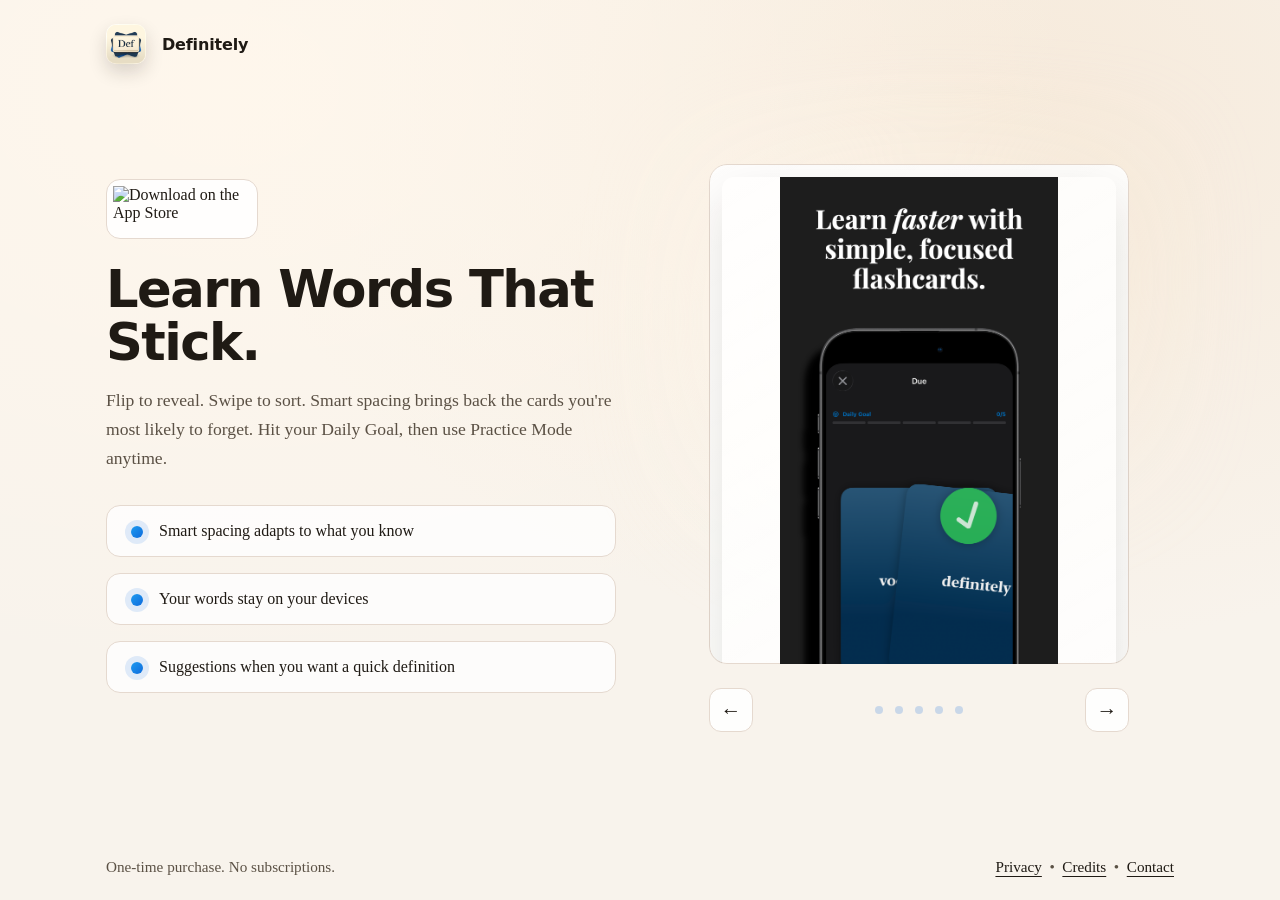
==== definitely/index.html @ c3083325 "refactor" ====
<!DOCTYPE html>
<html lang="en">

<head>
    <meta charset="UTF-8">
    <meta name="viewport" content="width=device-width, initial-scale=1.0">
    <title>Definitely | Learn Words That Stick</title>
    <meta name="description"
        content="Add words. Flip to reveal. Smart spacing brings back what matters next. Hit your Daily Goal, then use Practice Mode anytime. Private iCloud sync.">
    <meta name="theme-color" content="#f8f3ec" media="(prefers-color-scheme: light)">
    <meta name="theme-color" content="#05070d" media="(prefers-color-scheme: dark)">
    <meta name="color-scheme" content="light dark">
    <link rel="canonical" href="https://waynevernon.com/definitely/">
    <meta property="og:type" content="website">
    <meta property="og:title" content="Definitely | Learn Words That Stick">
    <meta property="og:description"
        content="Add words. Flip to reveal. Smart spacing brings back what matters next. Hit your Daily Goal, then use Practice Mode anytime. Private iCloud sync.">
    <meta property="og:url" content="https://waynevernon.com/definitely/">
    <meta property="og:site_name" content="Definitely">
    <meta property="og:image" content="https://waynevernon.com/definitely/images/definitely-icon.png">
    <meta name="twitter:card" content="summary_large_image">
    <meta name="twitter:title" content="Definitely | Learn Words That Stick">
    <meta name="twitter:description"
        content="Add words. Flip to reveal. Smart spacing brings back what matters next. Hit your Daily Goal, then use Practice Mode anytime. Private iCloud sync.">
    <meta name="twitter:image" content="https://waynevernon.com/definitely/images/definitely-icon.png">
    <meta name="robots" content="index, follow">
    <meta name="author" content="Definitely">
    <meta http-equiv="Content-Security-Policy" content="default-src 'self'; script-src 'self' 'unsafe-inline' https://us.i.posthog.com https://*.i.posthog.com https://*.posthog.com; style-src 'self' 'unsafe-inline' https://fonts.googleapis.com; font-src 'self' https://fonts.gstatic.com; img-src 'self' data: https://developer.apple.com https://*.posthog.com; connect-src 'self' https://us.i.posthog.com https://*.i.posthog.com https://*.posthog.com; frame-src 'none';">
    <link rel="preconnect" href="https://fonts.googleapis.com">
    <link rel="preconnect" href="https://fonts.gstatic.com" crossorigin>
    <link rel="preload" href="https://fonts.googleapis.com/css2?family=DM+Sans:wght@400;500;600;700&family=IBM+Plex+Serif:wght@400;500;600;700&display=swap" as="style">
    <link
        href="https://fonts.googleapis.com/css2?family=DM+Sans:wght@400;500;600;700&family=IBM+Plex+Serif:wght@400;500;600;700&display=swap"
        rel="stylesheet">
    <link rel="stylesheet" href="css/style.css">
    <link rel="icon" type="image/png" href="images/definitely-icon.png">
    <link rel="apple-touch-icon" href="images/definitely-icon.png">
    <link rel="manifest" href="site.webmanifest">
    <script>
        // Register service worker
        if ('serviceWorker' in navigator) {
            window.addEventListener('load', () => {
                navigator.serviceWorker.register('/definitely/sw.js')
                    .then((registration) => {
                        console.log('Service Worker registered:', registration.scope);
                    })
                    .catch((error) => {
                        console.log('Service Worker registration failed:', error);
                    });
            });
        }
    </script>
    <script src="js/analytics.js" defer></script>
    <script type="application/ld+json">
        [
            {
                "@context": "https://schema.org",
                "@type": "MobileApplication",
                "name": "Definitely",
                "operatingSystem": "iOS",
                "applicationCategory": "EducationApplication",
                "offers": {
                    "@type": "Offer",
                    "price": "0",
                    "priceCurrency": "USD"
                },
                "url": "https://waynevernon.com/definitely/",
                "image": "https://waynevernon.com/definitely/images/definitely-icon.png",
                "downloadUrl": "https://apps.apple.com/",
                "creator": {
                    "@type": "Organization",
                    "name": "Definitely",
                    "url": "https://waynevernon.com/definitely/"
                },
                "description": "Add words. Flip to reveal. Smart spacing brings back what matters next. Hit your Daily Goal, then use Practice Mode anytime. Private iCloud sync.",
                "aggregateRating": {
                    "@type": "AggregateRating",
                    "ratingValue": "5",
                    "ratingCount": "1"
                }
            },
            {
                "@context": "https://schema.org",
                "@type": "Organization",
                "name": "Definitely",
                "url": "https://waynevernon.com/definitely/",
                "logo": "https://waynevernon.com/definitely/images/definitely-icon.png"
            },
            {
                "@context": "https://schema.org",
                "@type": "BreadcrumbList",
                "itemListElement": [
                    {
                        "@type": "ListItem",
                        "position": 1,
                        "name": "Home",
                        "item": "https://waynevernon.com/definitely/"
                    }
                ]
            },
            {
                "@context": "https://schema.org",
                "@type": "WebSite",
                "name": "Definitely",
                "url": "https://waynevernon.com/definitely/",
                "potentialAction": {
                    "@type": "SearchAction",
                    "target": "https://waynevernon.com/definitely/?q={search_term_string}",
                    "query-input": "required name=search_term_string"
                }
            }
        ]
    </script>
</head>

<body>
    <a href="#main-content" class="skip-link">Skip to main content</a>
    <div class="shell">
        <header>
            <a class="brand" href="index.html" aria-label="Definitely - Home">
                <img src="images/definitely-icon.png" alt="Definitely app logo" width="40" height="40" decoding="async">
                <span>Definitely</span>
            </a>
        </header>

        <main id="main-content">
            <section class="hero">
                <div class="copy">
                   <div class="cta top">
                        <a class="app-store"
                            href="https://apps.apple.com/"
                            target="_blank" rel="noopener noreferrer"
                            aria-label="Download Definitely on the App Store">
                            <img src="https://developer.apple.com/assets/elements/badges/download-on-the-app-store.svg"
                                alt="Download on the App Store" width="120" height="40" loading="lazy" decoding="async">
                        </a>
                    </div> 
                    <h1>Learn Words That Stick.</h1>
                    <p class="lede">Flip to reveal. Swipe to sort. Smart spacing brings back the cards you're most
                        likely to forget. Hit your Daily Goal, then use Practice Mode anytime.</p>

                    <ul class="feature-list">
                        <li><span class="icon" aria-hidden="true"></span>Smart spacing adapts to what you know
                        </li>
                        <li><span class="icon" aria-hidden="true"></span>Your words stay on your devices</li>
                        <li><span class="icon" aria-hidden="true"></span>Suggestions when you want a quick definition
                        </li>
                    </ul>
                </div>

                <div class="hero-visual">
                    <div class="glow"></div>
                    <div class="device">
                        <div class="carousel" aria-live="polite" aria-label="App screenshots carousel">
                            <div class="slides" role="group" aria-label="Screenshots">
                                <article class="slide active" aria-hidden="false">
                                    <img class="screenshot" src="images/screenshots/screenshot-1.png"
                                        alt="Definitely app screenshot showing flashcard interface" width="420" height="500" loading="eager" fetchpriority="high">
                                </article>

                                <article class="slide" aria-hidden="true">
                                    <img class="screenshot" src="images/screenshots/screenshot-2.png"
                                        alt="Definitely app screenshot showing word list" width="420" height="500" loading="lazy">
                                </article>

                                <article class="slide" aria-hidden="true">
                                    <img class="screenshot" src="images/screenshots/screenshot-3.png"
                                        alt="Definitely app screenshot showing practice mode" width="420" height="500" loading="lazy">
                                </article>

                                <article class="slide" aria-hidden="true">
                                    <img class="screenshot" src="images/screenshots/screenshot-4.png"
                                        alt="Definitely app screenshot showing daily goal" width="420" height="500" loading="lazy">
                                </article>

                                <article class="slide" aria-hidden="true">
                                    <img class="screenshot" src="images/screenshots/screenshot-5.png"
                                        alt="Definitely app screenshot showing settings" width="420" height="500" loading="lazy">
                                </article>
                            </div>
                            <div class="nav-buttons" role="group" aria-label="Carousel navigation">
                                <button type="button" class="prev" aria-label="Previous screenshot" title="Previous screenshot">
                                    <span aria-hidden="true">&#8592;</span>
                                </button>
                                <div class="dots" role="tablist" aria-label="Screenshot indicators">
                                    <button type="button" role="tab" aria-selected="true" aria-label="Screenshot 1" tabindex="0" title="Go to screenshot 1"></button>
                                    <button type="button" role="tab" aria-selected="false" aria-label="Screenshot 2" tabindex="-1" title="Go to screenshot 2"></button>
                                    <button type="button" role="tab" aria-selected="false" aria-label="Screenshot 3" tabindex="-1" title="Go to screenshot 3"></button>
                                    <button type="button" role="tab" aria-selected="false" aria-label="Screenshot 4" tabindex="-1" title="Go to screenshot 4"></button>
                                    <button type="button" role="tab" aria-selected="false" aria-label="Screenshot 5" tabindex="-1" title="Go to screenshot 5"></button>
                                </div>
                                <button type="button" class="next" aria-label="Next screenshot" title="Next screenshot">
                                    <span aria-hidden="true">&#8594;</span>
                                </button>
                            </div>
                        </div>
                    </div>
                </div>
            </section>
        </main>

        <footer class="footer">
            <span>One-time purchase. No subscriptions.</span>
            <div>
                <a href="privacy.html">Privacy</a>
                &nbsp;&bull;&nbsp;
                <a href="credits.html">Credits</a>
                &nbsp;&bull;&nbsp;
                <a class="contact-link" data-email-user="wayne.vernon" data-email-domain="gmail.com"
                    data-email-subject="Contact — Definitely" aria-label="Contact Definitely support">Contact</a>
            </div>
        </footer>
    </div>

    <script>
        const slides = Array.from(document.querySelectorAll(".slide"));
        const dotButtons = Array.from(document.querySelectorAll(".dots button"));
        const prev = document.querySelector(".prev");
        const next = document.querySelector(".next");
        const carousel = document.querySelector(".carousel");
        const prefersReducedMotion = window.matchMedia("(prefers-reduced-motion: reduce)");
        const appStoreLink = document.querySelector(".app-store");

        let current = 0;
        let timer = null;
        let isTransitioning = false;
        let touchStartX = 0;
        let touchEndX = 0;
        const SWIPE_THRESHOLD = 50;

        function showSlide(index, direction = 0) {
            if (isTransitioning) return;
            
            const newIndex = (index + slides.length) % slides.length;
            if (newIndex === current) return;
            
            isTransitioning = true;
            const previousIndex = current;
            current = newIndex;
            
            // Update slides
            slides.forEach((slide, i) => {
                const isActive = i === current;
                slide.classList.toggle("active", isActive);
                slide.setAttribute("aria-hidden", !isActive);
            });
            
            // Update dots
            dotButtons.forEach((dot, i) => {
                const isActive = i === current;
                dot.classList.toggle("active", isActive);
                dot.setAttribute("aria-selected", isActive);
                dot.setAttribute("tabindex", isActive ? "0" : "-1");
            });
            
            // Reset transition lock after animation
            setTimeout(() => {
                isTransitioning = false;
            }, 400);
        }

        function restartTimer() {
            if (prefersReducedMotion.matches) {
                return;
            }
            clearInterval(timer);
            timer = setInterval(() => {
                if (!isTransitioning) {
                    showSlide(current + 1);
                }
            }, 5000);
        }

        function handlePrev() {
            if (!isTransitioning) {
                showSlide(current - 1);
                restartTimer();
            }
        }

        function handleNext() {
            if (!isTransitioning) {
                showSlide(current + 1);
                restartTimer();
            }
        }

        prev?.addEventListener("click", handlePrev);
        next?.addEventListener("click", handleNext);

        dotButtons.forEach((dot, i) => {
            dot.addEventListener("click", () => {
                if (!isTransitioning && i !== current) {
                    showSlide(i);
                    restartTimer();
                }
            });
        });

        // Touch/swipe support
        if (carousel) {
            carousel.addEventListener("touchstart", (e) => {
                touchStartX = e.changedTouches[0].screenX;
            }, { passive: true });

            carousel.addEventListener("touchend", (e) => {
                touchEndX = e.changedTouches[0].screenX;
                handleSwipe();
            }, { passive: true });

            function handleSwipe() {
                const diff = touchStartX - touchEndX;
                if (Math.abs(diff) > SWIPE_THRESHOLD) {
                    if (diff > 0) {
                        handleNext();
                    } else {
                        handlePrev();
                    }
                }
            }

            // Mouse drag support
            let isDragging = false;
            let dragStartX = 0;

            carousel.addEventListener("mousedown", (e) => {
                isDragging = true;
                dragStartX = e.clientX;
                carousel.style.cursor = "grabbing";
            });

            document.addEventListener("mousemove", (e) => {
                if (!isDragging) return;
                e.preventDefault();
            });

            document.addEventListener("mouseup", (e) => {
                if (!isDragging) return;
                isDragging = false;
                carousel.style.cursor = "";
                const diff = dragStartX - e.clientX;
                if (Math.abs(diff) > SWIPE_THRESHOLD) {
                    if (diff > 0) {
                        handleNext();
                    } else {
                        handlePrev();
                    }
                }
            });
        }

        // Keyboard navigation
        document.addEventListener("keydown", (e) => {
            const carouselElement = document.activeElement.closest(".carousel");
            if (carouselElement || document.activeElement.closest(".nav-buttons")) {
                if (e.key === "ArrowLeft") {
                    e.preventDefault();
                    handlePrev();
                } else if (e.key === "ArrowRight") {
                    e.preventDefault();
                    handleNext();
                }
            }
        });

        // Pause on hover
        if (carousel) {
            carousel.addEventListener("mouseenter", () => {
                clearInterval(timer);
            });
            carousel.addEventListener("mouseleave", () => {
                restartTimer();
            });
        }

        // Cleanup on page unload
        window.addEventListener("beforeunload", () => {
            if (timer) {
                clearInterval(timer);
            }
        });

        restartTimer();

        const handleMotionChange = (event) => {
            if (event.matches) {
                clearInterval(timer);
            } else {
                restartTimer();
            }
        };

        if (prefersReducedMotion.addEventListener) {
            prefersReducedMotion.addEventListener("change", handleMotionChange);
        } else if (prefersReducedMotion.addListener) {
            prefersReducedMotion.addListener(handleMotionChange);
        }

        appStoreLink?.addEventListener("click", () => {
            if (window.posthog && typeof posthog.capture === "function") {
                posthog.capture("App Store Click", { location: "hero_cta" });
            }
        });

        (function obfuscateEmail() {
            try {
                const nodes = document.querySelectorAll("[data-email-user][data-email-domain]");
                nodes.forEach(node => {
                    const user = node.getAttribute("data-email-user");
                    const domain = node.getAttribute("data-email-domain");
                    const subject = node.getAttribute("data-email-subject");
                    if (user && domain) {
                        const address = `${user}@${domain}`;
                        const mailto = subject ? `mailto:${address}?subject=${encodeURIComponent(subject)}` : `mailto:${address}`;
                        node.setAttribute("href", mailto);
                        if (!node.textContent.trim()) {
                            node.textContent = "Contact";
                        }
                    }
                });
            } catch (error) {
                console.error("Email obfuscation error:", error);
            }
        })();
    </script>
</body>

</html>
---- definitely/css/style.css ----
:root {
    --bg: #f8f3ec;
    --panel: rgba(255, 255, 255, 0.78);
    --panel-strong: rgba(255, 255, 255, 0.92);
    --text: #1f1a14;
    --muted: #5b5145;
    --accent: #1d9bf0;
    --accent-strong: #0f6bdc;
    --border: #e5d9cf;
    --glow: 0 25px 60px rgba(31, 26, 20, 0.16);
    --bg-accent-1: rgba(255, 247, 236, 0.9);
    --bg-accent-2: rgba(245, 228, 207, 0.6);
    --glow-spot-1: rgba(255, 247, 236, 0.7);
    --glow-spot-2: rgba(245, 228, 207, 0.42);
    --shadow-soft: 0 8px 18px rgba(31, 26, 20, 0.16);
    --card-shadow: 0 20px 50px rgba(31, 26, 20, 0.12);
    --sans: "DM Sans", "SF Pro Display", "Helvetica Neue", system-ui, -apple-system, "Segoe UI", sans-serif;
    --serif: "IBM Plex Serif", "Georgia", serif;
    
    /* Grid system spacing */
    --spacing-xs: 0.5rem;
    --spacing-sm: 0.75rem;
    --spacing-md: 1rem;
    --spacing-lg: 1.5rem;
    --spacing-xl: 2rem;
    --spacing-2xl: 2.5rem;
    --spacing-3xl: 3rem;
    
    /* Layout constants */
    --header-height: 72px;
    --container-width: min(1100px, 92vw);
    --container-narrow: min(860px, 92vw);
}

* {
    box-sizing: border-box;
    margin: 0;
    padding: 0;
}

body {
    min-height: 100vh;
    font-family: var(--serif);
    background: radial-gradient(120% 120% at 18% 10%, var(--bg-accent-1), transparent 55%), radial-gradient(120% 120% at 78% 12%, var(--bg-accent-2), transparent 50%), var(--bg);
    color: var(--text);
    -webkit-font-smoothing: antialiased;
    scroll-behavior: smooth;
}

@media (prefers-color-scheme: dark) {
    :root {
        --bg: #05070d;
        --panel: rgba(255, 255, 255, 0.04);
        --panel-strong: rgba(255, 255, 255, 0.08);
        --text: #f7f9fb;
        --muted: #a9b4c4;
        --border: rgba(255, 255, 255, 0.08);
        --bg-accent-1: rgba(124, 240, 201, 0.14);
        --bg-accent-2: rgba(97, 162, 255, 0.18);
        --glow: 0 25px 80px rgba(12, 41, 80, 0.25);
        --glow-spot-1: rgba(124, 240, 201, 0.25);
        --glow-spot-2: rgba(84, 132, 255, 0.25);
        --shadow-soft: 0 8px 20px rgba(0, 0, 0, 0.3);
        --card-shadow: 0 20px 50px rgba(0, 0, 0, 0.45);
    }

    body {
        background: radial-gradient(120% 120% at 20% 10%, var(--bg-accent-1), transparent 55%), radial-gradient(120% 120% at 80% 0%, var(--bg-accent-2), transparent 50%), var(--bg);
    }

    .slide {
        background: linear-gradient(150deg, rgba(12, 16, 26, 0.92), rgba(12, 16, 26, 0.8));
        border-color: rgba(255, 255, 255, 0.08);
    }

    .screenshot {
        border-color: rgba(255, 255, 255, 0.08);
        box-shadow: inset 0 1px 0 rgba(255, 255, 255, 0.06), var(--card-shadow);
    }
}

a {
    color: inherit;
    text-decoration: none;
}

img {
    max-width: 100%;
    display: block;
}

button {
    font: inherit;
}

:focus-visible {
    outline: 3px solid var(--accent);
    outline-offset: 4px;
    border-radius: 4px;
}

/* Skip to content link */
.skip-link {
    position: absolute;
    top: -100px;
    left: 0;
    background: var(--accent);
    color: white;
    padding: var(--spacing-md) var(--spacing-lg);
    text-decoration: none;
    font-weight: 600;
    z-index: 1000;
    border-radius: 0 0 8px 0;
    font-family: var(--sans);
}

.skip-link:focus {
    top: 0;
    outline: 3px solid var(--accent-strong);
    outline-offset: 2px;
}

/* Grid-based layout system */
.shell {
    display: grid;
    grid-template-rows: auto 1fr auto;
    min-height: 100vh;
    width: var(--container-width);
    margin: 0 auto;
    padding: 0 var(--spacing-md);
}

.shell.narrow {
    width: var(--container-narrow);
}

/* Header - consistent height across all pages */
header {
    display: flex;
    align-items: center;
    justify-content: space-between;
    min-height: var(--header-height);
    padding: var(--spacing-lg) 0;
    gap: var(--spacing-md);
}

.brand {
    display: flex;
    align-items: center;
    gap: var(--spacing-md);
    font-weight: 600;
    letter-spacing: -0.01em;
    font-family: var(--sans);
    color: var(--text);
    transition: opacity 0.2s ease;
    text-decoration: none;
}

.brand:hover {
    opacity: 0.8;
}

.brand:focus-visible {
    outline: 2px solid var(--accent);
    outline-offset: 3px;
    border-radius: 4px;
}

.brand img {
    width: 40px;
    height: 40px;
    border-radius: 10px;
    object-fit: contain;
    box-shadow: var(--shadow-soft);
    flex-shrink: 0;
    transition: transform 0.2s ease;
}

.brand:hover img {
    transform: scale(1.05);
}

nav {
    display: flex;
    align-items: center;
    gap: var(--spacing-lg);
    font-size: 0.95rem;
    flex-wrap: wrap;
    font-family: var(--sans);
}

nav a {
    padding: var(--spacing-md) var(--spacing-md);
    border-radius: 12px;
    background: transparent;
    border: 1px solid transparent;
    transition: all 0.2s ease;
    color: var(--muted);
}

nav a:hover {
    border-color: rgba(15, 107, 220, 0.24);
    color: var(--text);
    background: rgba(15, 107, 220, 0.08);
}

/* Main content area */
main {
    padding: var(--spacing-2xl) 0;
    width: 100%;
}

h1 {
    font-size: clamp(2.4rem, 4vw, 3.3rem);
    margin: var(--spacing-lg) 0 var(--spacing-md);
    letter-spacing: -0.03em;
    line-height: 1.05;
    font-family: var(--sans);
    font-weight: 700;
}

h2 {
    font-size: 1.35rem;
    margin-top: var(--spacing-2xl);
    margin-bottom: var(--spacing-md);
    letter-spacing: -0.02em;
    font-family: var(--sans);
}

h3 {
    font-size: 1.05rem;
    margin: var(--spacing-lg) 0 var(--spacing-sm);
    font-family: var(--sans);
}

.lede {
    color: var(--muted);
    font-size: 1.1rem;
    line-height: 1.65;
    margin-bottom: var(--spacing-md);
}

.muted {
    color: var(--muted);
}

.eyebrow {
    display: inline-flex;
    align-items: center;
    gap: var(--spacing-md);
    padding: var(--spacing-sm) var(--spacing-md);
    border-radius: 999px;
    background: rgba(15, 107, 220, 0.08);
    color: var(--accent);
    font-size: 0.9rem;
    letter-spacing: 0.01em;
    border: 1px solid rgba(15, 107, 220, 0.2);
    font-family: var(--sans);
}

/* Hero section with grid */
.hero {
    display: grid;
    grid-template-columns: repeat(auto-fit, minmax(320px, 1fr));
    gap: var(--spacing-3xl);
    align-items: center;
}

@media (min-width: 900px) {
    .hero {
        grid-template-columns: 1fr 1fr;
        gap: var(--spacing-3xl);
    }
    
    .hero .copy {
        order: 1;
    }
    
    .hero .hero-visual {
        order: 2;
    }
}

.feature-list {
    list-style: none;
    margin: var(--spacing-xl) 0 var(--spacing-lg);
    display: grid;
    gap: var(--spacing-md);
}

.feature-list li {
    display: flex;
    align-items: flex-start;
    gap: var(--spacing-md);
    padding: var(--spacing-md) var(--spacing-lg);
    background: var(--panel);
    border: 1px solid var(--border);
    border-radius: 14px;
    transition: transform 0.2s ease, box-shadow 0.2s ease, border-color 0.2s ease;
}

.feature-list li:hover {
    transform: translateY(-1px);
    box-shadow: var(--shadow-soft);
    border-color: rgba(15, 107, 220, 0.2);
}

.feature-list .icon {
    width: 12px;
    height: 12px;
    margin-top: 4px;
    border-radius: 50%;
    background: linear-gradient(135deg, var(--accent), var(--accent-strong));
    box-shadow: 0 0 0 6px rgba(15, 107, 220, 0.12);
}

.cta {
    display: flex;
    align-items: center;
    gap: var(--spacing-lg);
    margin-top: var(--spacing-lg);
    flex-wrap: wrap;
}

.cta.top {
    margin-bottom: var(--spacing-lg);
    margin-top: 0;
}

.app-store {
    display: inline-flex;
    align-items: center;
    border-radius: 14px;
    padding: 6px;
    border: 1px solid var(--border);
    background: var(--panel-strong);
    transition: transform 0.12s ease, box-shadow 0.2s ease;
}

.app-store img {
    height: 46px;
    width: auto;
    display: block;
}

.app-store:hover {
    transform: translateY(-2px);
    box-shadow: var(--glow);
}

.secondary-link {
    color: var(--muted);
    text-decoration: underline;
    text-underline-offset: 4px;
    font-weight: 500;
}

.hero-visual {
    position: relative;
    padding: var(--spacing-lg) 0;
    display: flex;
    justify-content: center;
    align-items: center;
}

.glow {
    position: absolute;
    inset: 0;
    filter: blur(48px);
    background: radial-gradient(circle at 40% 30%, var(--glow-spot-1), transparent 52%), radial-gradient(circle at 76% 22%, var(--glow-spot-2), transparent 42%);
    opacity: 0.9;
    pointer-events: none;
}

.device {
    position: relative;
    padding: var(--spacing-sm);
    width: 100%;
}

.carousel {
    position: relative;
    width: 100%;
    max-width: min(420px, 100%);
    margin: 0 auto;
    user-select: none;
    -webkit-user-select: none;
}

.slides {
    position: relative;
    width: 100%;
    min-height: 500px;
    overflow: hidden;
    border-radius: 18px;
}

.slide {
    position: absolute;
    inset: 0;
    display: block;
    width: 100%;
    border-radius: 18px;
    padding: var(--spacing-sm);
    border: 1px solid var(--border);
    background: linear-gradient(150deg, rgba(255, 255, 255, 0.9), rgba(255, 255, 255, 0.82));
    box-sizing: border-box;
    box-shadow: var(--card-shadow);
    opacity: 0;
    transform: translateX(30px) scale(0.95);
    pointer-events: none;
    transition: opacity 0.5s cubic-bezier(0.4, 0, 0.2, 1), transform 0.5s cubic-bezier(0.4, 0, 0.2, 1);
    will-change: opacity, transform;
    backface-visibility: hidden;
    -webkit-backface-visibility: hidden;
}

.slide.active {
    opacity: 1;
    transform: translateX(0) scale(1);
    pointer-events: auto;
    z-index: 1;
}

.screenshot {
    display: block;
    width: 100%;
    height: auto;
    max-height: 600px;
    border-radius: 12px;
    object-fit: contain;
    border: none;
    box-shadow: var(--card-shadow);
    image-rendering: -webkit-optimize-contrast;
    image-rendering: crisp-edges;
}

.nav-buttons {
    display: flex;
    align-items: center;
    justify-content: center;
    gap: var(--spacing-md);
    margin-top: var(--spacing-lg);
    flex-wrap: wrap;
}

.nav-buttons .prev,
.nav-buttons .next {
    width: 44px;
    height: 44px;
    border-radius: 12px;
    border: 1px solid var(--border);
    background: var(--panel-strong);
    color: var(--text);
    cursor: pointer;
    transition: transform 0.2s ease, border-color 0.2s ease, background 0.2s ease, box-shadow 0.2s ease;
    font-size: 1.3rem;
    display: flex;
    align-items: center;
    justify-content: center;
    flex-shrink: 0;
    font-weight: 500;
}

.nav-buttons .prev:hover,
.nav-buttons .next:hover {
    transform: translateY(-2px);
    border-color: var(--accent);
    background: var(--panel-strong);
    box-shadow: var(--shadow-soft);
}

.nav-buttons .prev:active,
.nav-buttons .next:active {
    transform: translateY(0);
}

.nav-buttons .prev:focus-visible,
.nav-buttons .next:focus-visible {
    outline: 2px solid var(--accent);
    outline-offset: 2px;
}

.dots {
    display: flex;
    align-items: center;
    justify-content: center;
    gap: var(--spacing-sm);
    flex: 1;
    min-width: 0;
}

.dots button {
    width: 8px;
    height: 8px;
    border-radius: 50%;
    border: none;
    background: rgba(15, 107, 220, 0.2);
    cursor: pointer;
    padding: 0;
    transition: width 0.3s ease, background 0.3s ease, transform 0.2s ease;
    flex-shrink: 0;
    position: relative;
}

.dots button:hover {
    transform: scale(1.2);
    background: rgba(15, 107, 220, 0.35);
}

.dots button:focus-visible {
    outline: 2px solid var(--accent);
    outline-offset: 2px;
}

.dots .active {
    width: 24px;
    border-radius: 999px;
    background: linear-gradient(135deg, var(--accent), var(--accent-strong));
    box-shadow: 0 2px 8px rgba(15, 107, 220, 0.3);
}

/* Footer - consistent across all pages */
.footer {
    display: flex;
    justify-content: space-between;
    align-items: center;
    color: var(--muted);
    font-size: 0.95rem;
    padding: var(--spacing-2xl) 0 var(--spacing-lg);
    gap: var(--spacing-md);
    flex-wrap: wrap;
    margin-top: auto;
}

.footer a {
    color: var(--text);
    text-decoration: underline;
    text-underline-offset: 4px;
    transition: color 0.2s ease;
}

.footer a:hover {
    color: var(--accent);
}

/* Page layouts (privacy, credits) */
.page-card {
    background: linear-gradient(150deg, rgba(255, 255, 255, 0.9), rgba(255, 255, 255, 0.82));
    border: 1px solid var(--border);
    border-radius: 18px;
    padding: var(--spacing-lg) var(--spacing-lg) var(--spacing-md);
    margin-top: var(--spacing-lg);
}

.page-meta {
    margin-top: 10px;
    color: var(--muted);
    font-size: 0.95rem;
}

.page-text {
    color: var(--muted);
    line-height: 1.7;
    margin-bottom: 10px;
}

.page-list {
    list-style: none;
    margin: 8px 0 12px;
    padding: 0;
}

.page-list li {
    padding: 10px 12px;
    border-radius: 12px;
    background: var(--panel);
    border: 1px solid var(--border);
    color: var(--muted);
    line-height: 1.6;
    margin-bottom: 8px;
}

.link {
    color: var(--accent);
    text-decoration: underline;
    text-underline-offset: 4px;
    font-weight: 600;
    transition: color 0.2s ease;
}

.link:hover {
    color: var(--accent-strong);
}

.stack {
    display: grid;
    gap: var(--spacing-md);
}

.list-item {
    padding: var(--spacing-md);
    border-radius: 14px;
    background: var(--panel);
    border: 1px solid var(--border);
}

.license {
    margin-top: 8px;
    display: inline-block;
    padding: 6px 10px;
    border-radius: 999px;
    background: rgba(15, 107, 220, 0.12);
    color: var(--accent);
    font-size: 0.85rem;
}

details {
    margin-top: var(--spacing-md);
    border-radius: 12px;
    background: var(--panel-strong);
    border: 1px solid var(--border);
    padding: var(--spacing-md);
}

details summary {
    cursor: pointer;
    color: var(--text);
    font-weight: 600;
    list-style: none;
}

details summary::-webkit-details-marker {
    display: none;
}

.license-summary {
    display: grid;
    grid-template-columns: 1fr auto;
    align-items: center;
    gap: var(--spacing-md);
    list-style: none;
    cursor: pointer;
}

.license-copy {
    display: grid;
    gap: var(--spacing-xs);
}

.license-header {
    display: flex;
    gap: var(--spacing-md);
    align-items: center;
    justify-content: flex-start;
}

.license-summary .arrow {
    transition: transform 0.2s ease;
    color: var(--muted);
}

details[open] .license-summary .arrow {
    transform: rotate(90deg);
}

pre {
    margin-top: var(--spacing-md);
    padding: var(--spacing-md);
    background: rgba(15, 107, 220, 0.08);
    border-radius: 10px;
    border: 1px solid rgba(15, 107, 220, 0.2);
    color: var(--text);
    overflow-x: auto;
    font-size: 0.9rem;
    line-height: 1.6;
    font-family: "SF Mono", Menlo, Consolas, "Liberation Mono", monospace;
}

.page-footer {
    margin-top: var(--spacing-3xl);
    font-size: 0.95rem;
    color: var(--muted);
}

@media (max-width: 720px) {
    .shell {
        padding: 0 var(--spacing-md);
    }
    
    header {
        gap: var(--spacing-md);
        min-height: auto;
        padding: var(--spacing-md) 0;
    }

    .hero {
        grid-template-columns: 1fr;
        gap: var(--spacing-xl);
    }
    
    .hero .copy {
        order: 1;
    }
    
    .hero .hero-visual {
        order: 2;
    }

    .device {
        padding: var(--spacing-md);
    }

    .carousel {
        max-width: 100%;
    }

    .slides {
        min-height: 400px;
    }

    .slide {
        padding: var(--spacing-xs);
    }

    .screenshot {
        max-height: 500px;
    }
    
    main {
        padding: var(--spacing-xl) 0;
    }
    
    h1 {
        margin: var(--spacing-md) 0 var(--spacing-sm);
    }
    
    .feature-list {
        margin: var(--spacing-lg) 0;
    }
    
    .nav-buttons {
        gap: var(--spacing-sm);
        margin-top: var(--spacing-md);
    }
    
    .nav-buttons .prev,
    .nav-buttons .next {
        width: 40px;
        height: 40px;
        font-size: 1.2rem;
    }
    
    .footer {
        flex-direction: column;
        align-items: flex-start;
        gap: var(--spacing-sm);
    }
}

/* Coming soon page styles */
.coming-soon-content {
    display: flex;
    flex-direction: column;
    align-items: center;
    justify-content: center;
    text-align: center;
    min-height: 60vh;
    padding: var(--spacing-3xl) 0;
}

.coming-soon-brand {
    display: flex;
    align-items: center;
    gap: var(--spacing-lg);
    font-size: clamp(2rem, 5vw, 2.5rem);
    font-weight: 700;
    margin-bottom: var(--spacing-lg);
    letter-spacing: -0.02em;
    font-family: var(--sans);
}

.coming-soon-brand img {
    border-radius: 16px;
    box-shadow: var(--shadow-soft);
}

.coming-soon-text {
    font-size: 1.25rem;
    color: var(--muted);
    font-weight: 500;
    letter-spacing: 0.02em;
    text-transform: uppercase;
    font-family: var(--serif);
    margin: 0;
}

@media (prefers-reduced-motion: reduce) {
    * {
        scroll-behavior: auto;
        transition: none !important;
        animation-duration: 0.01ms !important;
        animation-iteration-count: 1 !important;
    }

    .app-store:hover,
    .nav-buttons button:hover {
        transform: none;
        box-shadow: none;
    }

    .slide {
        transition: opacity 0.2s ease !important;
        transform: none !important;
    }
    
    .dots button {
        transition: background 0.2s ease !important;
    }
}
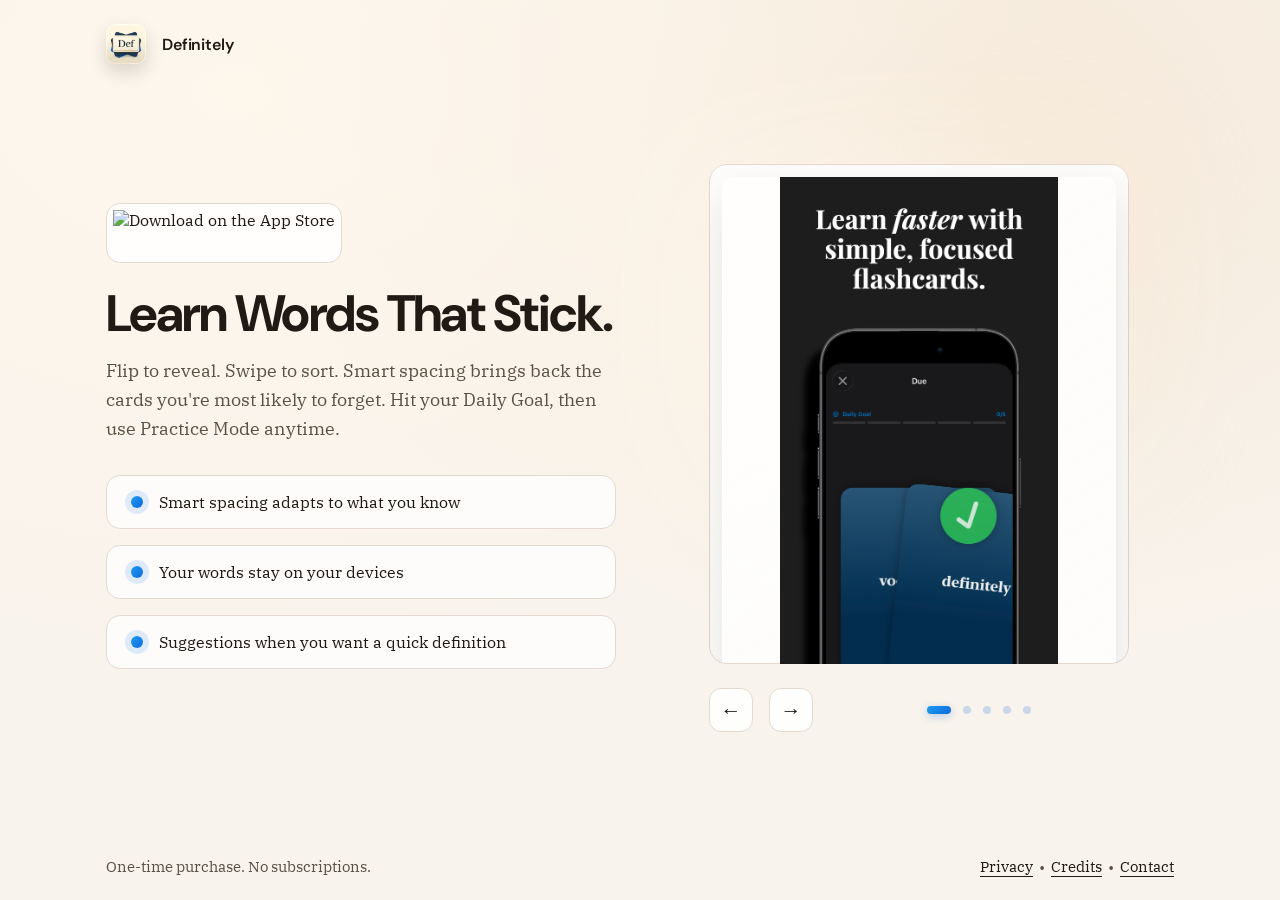
==== commit 5680518f: "update app store link" ====
--- a/definitely/index.html
+++ b/definitely/index.html
@@ -23,12 +23,8 @@
     <meta name="twitter:description"
         content="Add words. Flip to reveal. Smart spacing brings back what matters next. Hit your Daily Goal, then use Practice Mode anytime. Private iCloud sync.">
     <meta name="twitter:image" content="https://waynevernon.com/definitely/images/definitely-icon.png">
-    <meta name="robots" content="index, follow">
-    <meta name="author" content="Definitely">
-    <meta http-equiv="Content-Security-Policy" content="default-src 'self'; script-src 'self' 'unsafe-inline' https://us.i.posthog.com https://*.i.posthog.com https://*.posthog.com; style-src 'self' 'unsafe-inline' https://fonts.googleapis.com; font-src 'self' https://fonts.gstatic.com; img-src 'self' data: https://developer.apple.com https://*.posthog.com; connect-src 'self' https://us.i.posthog.com https://*.i.posthog.com https://*.posthog.com; frame-src 'none';">
     <link rel="preconnect" href="https://fonts.googleapis.com">
     <link rel="preconnect" href="https://fonts.gstatic.com" crossorigin>
-    <link rel="preload" href="https://fonts.googleapis.com/css2?family=DM+Sans:wght@400;500;600;700&family=IBM+Plex+Serif:wght@400;500;600;700&display=swap" as="style">
     <link
         href="https://fonts.googleapis.com/css2?family=DM+Sans:wght@400;500;600;700&family=IBM+Plex+Serif:wght@400;500;600;700&display=swap"
         rel="stylesheet">
@@ -36,20 +32,6 @@
     <link rel="icon" type="image/png" href="images/definitely-icon.png">
     <link rel="apple-touch-icon" href="images/definitely-icon.png">
     <link rel="manifest" href="site.webmanifest">
-    <script>
-        // Register service worker
-        if ('serviceWorker' in navigator) {
-            window.addEventListener('load', () => {
-                navigator.serviceWorker.register('/definitely/sw.js')
-                    .then((registration) => {
-                        console.log('Service Worker registered:', registration.scope);
-                    })
-                    .catch((error) => {
-                        console.log('Service Worker registration failed:', error);
-                    });
-            });
-        }
-    </script>
     <script src="js/analytics.js" defer></script>
     <script type="application/ld+json">
         [
@@ -69,34 +51,8 @@
                 "downloadUrl": "https://apps.apple.com/",
                 "creator": {
                     "@type": "Organization",
-                    "name": "Definitely",
-                    "url": "https://waynevernon.com/definitely/"
-                },
-                "description": "Add words. Flip to reveal. Smart spacing brings back what matters next. Hit your Daily Goal, then use Practice Mode anytime. Private iCloud sync.",
-                "aggregateRating": {
-                    "@type": "AggregateRating",
-                    "ratingValue": "5",
-                    "ratingCount": "1"
+                    "name": "Definitely"
                 }
-            },
-            {
-                "@context": "https://schema.org",
-                "@type": "Organization",
-                "name": "Definitely",
-                "url": "https://waynevernon.com/definitely/",
-                "logo": "https://waynevernon.com/definitely/images/definitely-icon.png"
-            },
-            {
-                "@context": "https://schema.org",
-                "@type": "BreadcrumbList",
-                "itemListElement": [
-                    {
-                        "@type": "ListItem",
-                        "position": 1,
-                        "name": "Home",
-                        "item": "https://waynevernon.com/definitely/"
-                    }
-                ]
             },
             {
                 "@context": "https://schema.org",
@@ -114,25 +70,23 @@
 </head>
 
 <body>
-    <a href="#main-content" class="skip-link">Skip to main content</a>
     <div class="shell">
         <header>
-            <a class="brand" href="index.html" aria-label="Definitely - Home">
-                <img src="images/definitely-icon.png" alt="Definitely app logo" width="40" height="40" decoding="async">
+            <a class="brand" href="index.html">
+                <img src="images/definitely-icon.png" alt="Definitely app logo" decoding="async">
                 <span>Definitely</span>
             </a>
         </header>
 
-        <main id="main-content">
+        <main>
             <section class="hero">
                 <div class="copy">
                    <div class="cta top">
                         <a class="app-store"
-                            href="https://apps.apple.com/"
-                            target="_blank" rel="noopener noreferrer"
-                            aria-label="Download Definitely on the App Store">
+                            href="https://apps.apple.com/app/definitely-flashcards/id6755900302"
+                            target="_blank" rel="noopener noreferrer">
                             <img src="https://developer.apple.com/assets/elements/badges/download-on-the-app-store.svg"
-                                alt="Download on the App Store" width="120" height="40" loading="lazy" decoding="async">
+                                alt="Download on the App Store" loading="lazy" decoding="async">
                         </a>
                     </div> 
                     <h1>Learn Words That Stick.</h1>
@@ -151,47 +105,43 @@
                 <div class="hero-visual">
                     <div class="glow"></div>
                     <div class="device">
-                        <div class="carousel" aria-live="polite" aria-label="App screenshots carousel">
-                            <div class="slides" role="group" aria-label="Screenshots">
-                                <article class="slide active" aria-hidden="false">
+                        <div class="carousel" aria-live="polite">
+                            <div class="slides">
+                                <article class="slide active">
                                     <img class="screenshot" src="images/screenshots/screenshot-1.png"
-                                        alt="Definitely app screenshot showing flashcard interface" width="420" height="500" loading="eager" fetchpriority="high">
-                                </article>
-
-                                <article class="slide" aria-hidden="true">
+                                        alt="Definitely app screenshot">
+                                </article>
+
+                                <article class="slide">
                                     <img class="screenshot" src="images/screenshots/screenshot-2.png"
-                                        alt="Definitely app screenshot showing word list" width="420" height="500" loading="lazy">
-                                </article>
-
-                                <article class="slide" aria-hidden="true">
+                                        alt="Definitely app screenshot">
+                                </article>
+
+                                <article class="slide">
                                     <img class="screenshot" src="images/screenshots/screenshot-3.png"
-                                        alt="Definitely app screenshot showing practice mode" width="420" height="500" loading="lazy">
-                                </article>
-
-                                <article class="slide" aria-hidden="true">
+                                        alt="Definitely app screenshot">
+                                </article>
+
+                                <article class="slide">
                                     <img class="screenshot" src="images/screenshots/screenshot-4.png"
-                                        alt="Definitely app screenshot showing daily goal" width="420" height="500" loading="lazy">
-                                </article>
-
-                                <article class="slide" aria-hidden="true">
+                                        alt="Definitely app screenshot">
+                                </article>
+
+                                <article class="slide">
                                     <img class="screenshot" src="images/screenshots/screenshot-5.png"
-                                        alt="Definitely app screenshot showing settings" width="420" height="500" loading="lazy">
+                                        alt="Definitely app screenshot">
                                 </article>
                             </div>
-                            <div class="nav-buttons" role="group" aria-label="Carousel navigation">
-                                <button type="button" class="prev" aria-label="Previous screenshot" title="Previous screenshot">
-                                    <span aria-hidden="true">&#8592;</span>
-                                </button>
-                                <div class="dots" role="tablist" aria-label="Screenshot indicators">
-                                    <button type="button" role="tab" aria-selected="true" aria-label="Screenshot 1" tabindex="0" title="Go to screenshot 1"></button>
-                                    <button type="button" role="tab" aria-selected="false" aria-label="Screenshot 2" tabindex="-1" title="Go to screenshot 2"></button>
-                                    <button type="button" role="tab" aria-selected="false" aria-label="Screenshot 3" tabindex="-1" title="Go to screenshot 3"></button>
-                                    <button type="button" role="tab" aria-selected="false" aria-label="Screenshot 4" tabindex="-1" title="Go to screenshot 4"></button>
-                                    <button type="button" role="tab" aria-selected="false" aria-label="Screenshot 5" tabindex="-1" title="Go to screenshot 5"></button>
+                            <div class="nav-buttons">
+                                <button type="button" class="prev" aria-label="Previous screenshot">&#8592;</button>
+                                <button type="button" class="next" aria-label="Next screenshot">&#8594;</button>
+                                <div class="dots" aria-hidden="true">
+                                    <button class="active"></button>
+                                    <button></button>
+                                    <button></button>
+                                    <button></button>
+                                    <button></button>
                                 </div>
-                                <button type="button" class="next" aria-label="Next screenshot" title="Next screenshot">
-                                    <span aria-hidden="true">&#8594;</span>
-                                </button>
                             </div>
                         </div>
                     </div>
@@ -207,7 +157,7 @@
                 <a href="credits.html">Credits</a>
                 &nbsp;&bull;&nbsp;
                 <a class="contact-link" data-email-user="wayne.vernon" data-email-domain="gmail.com"
-                    data-email-subject="Contact — Definitely" aria-label="Contact Definitely support">Contact</a>
+                    data-email-subject="Contact — Definitely">Contact</a>
             </div>
         </footer>
     </div>
@@ -217,46 +167,16 @@
         const dotButtons = Array.from(document.querySelectorAll(".dots button"));
         const prev = document.querySelector(".prev");
         const next = document.querySelector(".next");
-        const carousel = document.querySelector(".carousel");
         const prefersReducedMotion = window.matchMedia("(prefers-reduced-motion: reduce)");
         const appStoreLink = document.querySelector(".app-store");
 
         let current = 0;
         let timer = null;
-        let isTransitioning = false;
-        let touchStartX = 0;
-        let touchEndX = 0;
-        const SWIPE_THRESHOLD = 50;
-
-        function showSlide(index, direction = 0) {
-            if (isTransitioning) return;
-            
-            const newIndex = (index + slides.length) % slides.length;
-            if (newIndex === current) return;
-            
-            isTransitioning = true;
-            const previousIndex = current;
-            current = newIndex;
-            
-            // Update slides
-            slides.forEach((slide, i) => {
-                const isActive = i === current;
-                slide.classList.toggle("active", isActive);
-                slide.setAttribute("aria-hidden", !isActive);
-            });
-            
-            // Update dots
-            dotButtons.forEach((dot, i) => {
-                const isActive = i === current;
-                dot.classList.toggle("active", isActive);
-                dot.setAttribute("aria-selected", isActive);
-                dot.setAttribute("tabindex", isActive ? "0" : "-1");
-            });
-            
-            // Reset transition lock after animation
-            setTimeout(() => {
-                isTransitioning = false;
-            }, 400);
+
+        function showSlide(index) {
+            current = (index + slides.length) % slides.length;
+            slides.forEach((slide, i) => slide.classList.toggle("active", i === current));
+            dotButtons.forEach((dot, i) => dot.classList.toggle("active", i === current));
         }
 
         function restartTimer() {
@@ -264,120 +184,24 @@
                 return;
             }
             clearInterval(timer);
-            timer = setInterval(() => {
-                if (!isTransitioning) {
-                    showSlide(current + 1);
-                }
-            }, 5000);
+            timer = setInterval(() => showSlide(current + 1), 5200);
         }
 
-        function handlePrev() {
-            if (!isTransitioning) {
-                showSlide(current - 1);
-                restartTimer();
-            }
-        }
-
-        function handleNext() {
-            if (!isTransitioning) {
-                showSlide(current + 1);
-                restartTimer();
-            }
-        }
-
-        prev?.addEventListener("click", handlePrev);
-        next?.addEventListener("click", handleNext);
+        prev.addEventListener("click", () => {
+            showSlide(current - 1);
+            restartTimer();
+        });
+
+        next.addEventListener("click", () => {
+            showSlide(current + 1);
+            restartTimer();
+        });
 
         dotButtons.forEach((dot, i) => {
             dot.addEventListener("click", () => {
-                if (!isTransitioning && i !== current) {
-                    showSlide(i);
-                    restartTimer();
-                }
-            });
-        });
-
-        // Touch/swipe support
-        if (carousel) {
-            carousel.addEventListener("touchstart", (e) => {
-                touchStartX = e.changedTouches[0].screenX;
-            }, { passive: true });
-
-            carousel.addEventListener("touchend", (e) => {
-                touchEndX = e.changedTouches[0].screenX;
-                handleSwipe();
-            }, { passive: true });
-
-            function handleSwipe() {
-                const diff = touchStartX - touchEndX;
-                if (Math.abs(diff) > SWIPE_THRESHOLD) {
-                    if (diff > 0) {
-                        handleNext();
-                    } else {
-                        handlePrev();
-                    }
-                }
-            }
-
-            // Mouse drag support
-            let isDragging = false;
-            let dragStartX = 0;
-
-            carousel.addEventListener("mousedown", (e) => {
-                isDragging = true;
-                dragStartX = e.clientX;
-                carousel.style.cursor = "grabbing";
-            });
-
-            document.addEventListener("mousemove", (e) => {
-                if (!isDragging) return;
-                e.preventDefault();
-            });
-
-            document.addEventListener("mouseup", (e) => {
-                if (!isDragging) return;
-                isDragging = false;
-                carousel.style.cursor = "";
-                const diff = dragStartX - e.clientX;
-                if (Math.abs(diff) > SWIPE_THRESHOLD) {
-                    if (diff > 0) {
-                        handleNext();
-                    } else {
-                        handlePrev();
-                    }
-                }
-            });
-        }
-
-        // Keyboard navigation
-        document.addEventListener("keydown", (e) => {
-            const carouselElement = document.activeElement.closest(".carousel");
-            if (carouselElement || document.activeElement.closest(".nav-buttons")) {
-                if (e.key === "ArrowLeft") {
-                    e.preventDefault();
-                    handlePrev();
-                } else if (e.key === "ArrowRight") {
-                    e.preventDefault();
-                    handleNext();
-                }
-            }
-        });
-
-        // Pause on hover
-        if (carousel) {
-            carousel.addEventListener("mouseenter", () => {
-                clearInterval(timer);
-            });
-            carousel.addEventListener("mouseleave", () => {
+                showSlide(i);
                 restartTimer();
             });
-        }
-
-        // Cleanup on page unload
-        window.addEventListener("beforeunload", () => {
-            if (timer) {
-                clearInterval(timer);
-            }
         });
 
         restartTimer();
@@ -403,24 +227,18 @@
         });
 
         (function obfuscateEmail() {
-            try {
-                const nodes = document.querySelectorAll("[data-email-user][data-email-domain]");
-                nodes.forEach(node => {
-                    const user = node.getAttribute("data-email-user");
-                    const domain = node.getAttribute("data-email-domain");
-                    const subject = node.getAttribute("data-email-subject");
-                    if (user && domain) {
-                        const address = `${user}@${domain}`;
-                        const mailto = subject ? `mailto:${address}?subject=${encodeURIComponent(subject)}` : `mailto:${address}`;
-                        node.setAttribute("href", mailto);
-                        if (!node.textContent.trim()) {
-                            node.textContent = "Contact";
-                        }
-                    }
-                });
-            } catch (error) {
-                console.error("Email obfuscation error:", error);
-            }
+            const nodes = document.querySelectorAll("[data-email-user][data-email-domain]");
+            nodes.forEach(node => {
+                const user = node.getAttribute("data-email-user");
+                const domain = node.getAttribute("data-email-domain");
+                const subject = node.getAttribute("data-email-subject");
+                const address = `${user}@${domain}`;
+                const mailto = subject ? `mailto:${address}?subject=${encodeURIComponent(subject)}` : `mailto:${address}`;
+                node.setAttribute("href", mailto);
+                if (!node.textContent.trim()) {
+                    node.textContent = "Contact";
+                }
+            });
         })();
     </script>
 </body>
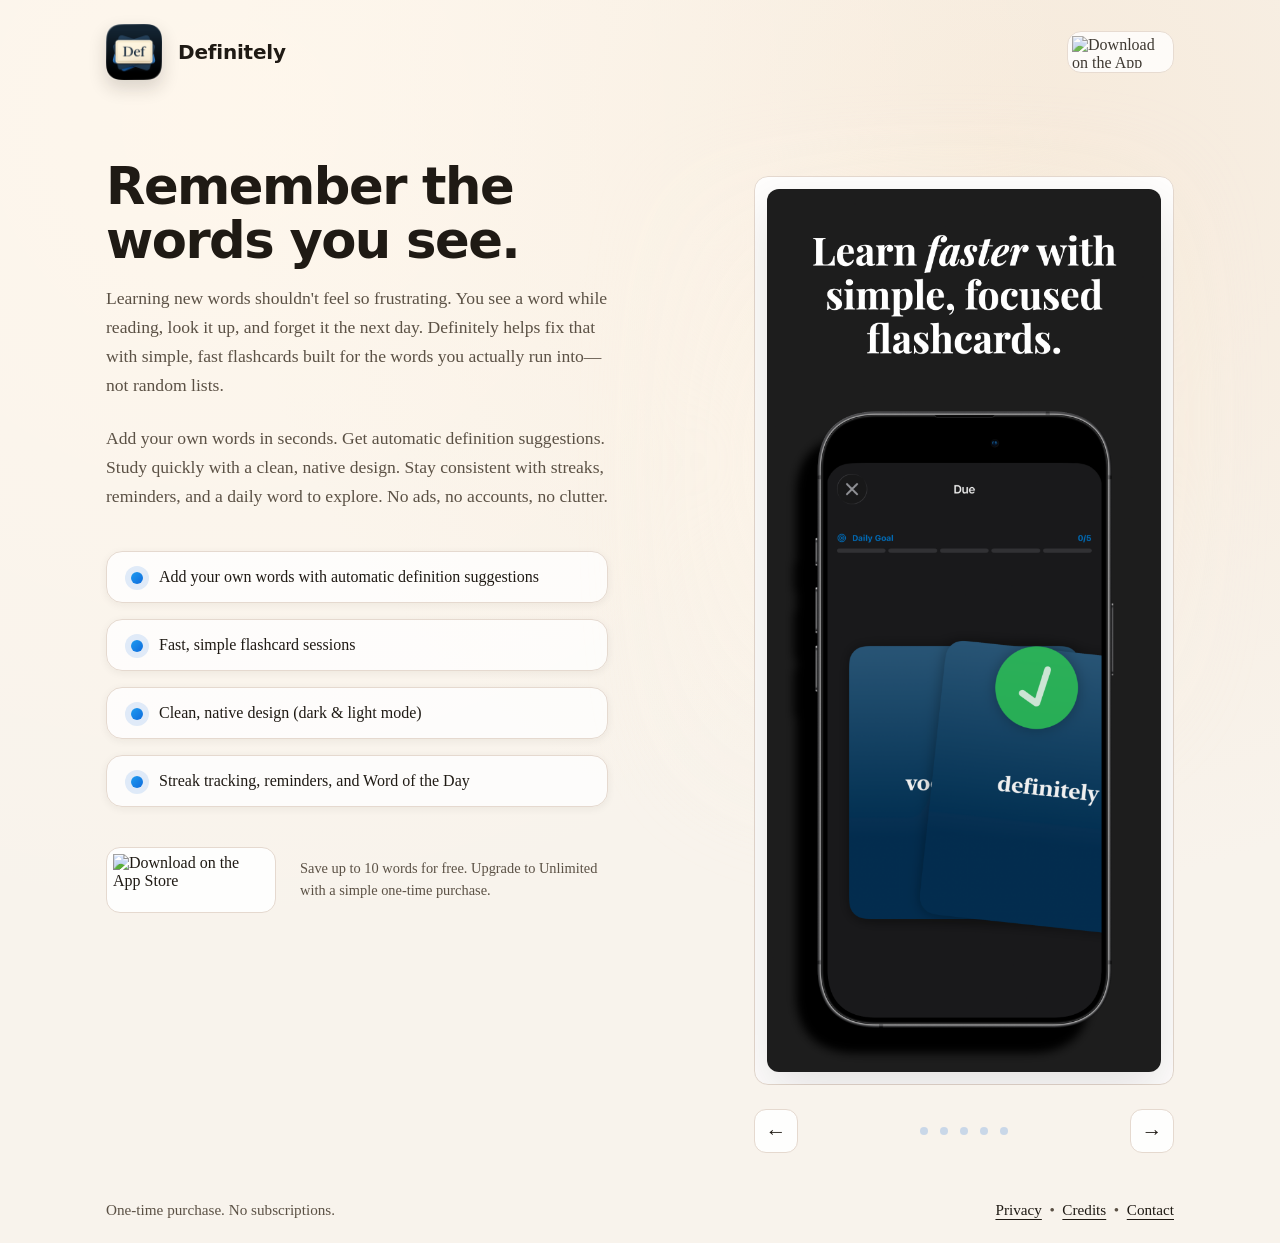
==== commit f0e318a5: "design and copy updates" ====
--- a/definitely/index.html
+++ b/definitely/index.html
@@ -4,34 +4,52 @@
 <head>
     <meta charset="UTF-8">
     <meta name="viewport" content="width=device-width, initial-scale=1.0">
-    <title>Definitely | Learn Words That Stick</title>
+    <title>Definitely: Simple Flashcards | Remember the words you see</title>
     <meta name="description"
-        content="Add words. Flip to reveal. Smart spacing brings back what matters next. Hit your Daily Goal, then use Practice Mode anytime. Private iCloud sync.">
+        content="Finally remember the words you run into. Save your own words, study them fast, and grow your vocabulary without ads, accounts, or clutter.">
     <meta name="theme-color" content="#f8f3ec" media="(prefers-color-scheme: light)">
     <meta name="theme-color" content="#05070d" media="(prefers-color-scheme: dark)">
     <meta name="color-scheme" content="light dark">
     <link rel="canonical" href="https://waynevernon.com/definitely/">
     <meta property="og:type" content="website">
-    <meta property="og:title" content="Definitely | Learn Words That Stick">
+    <meta property="og:title" content="Definitely: Simple Flashcards | Remember the words you see">
     <meta property="og:description"
-        content="Add words. Flip to reveal. Smart spacing brings back what matters next. Hit your Daily Goal, then use Practice Mode anytime. Private iCloud sync.">
+        content="Finally remember the words you run into. Save your own words, study them fast, and grow your vocabulary without ads, accounts, or clutter.">
     <meta property="og:url" content="https://waynevernon.com/definitely/">
     <meta property="og:site_name" content="Definitely">
-    <meta property="og:image" content="https://waynevernon.com/definitely/images/definitely-icon.png">
+    <meta property="og:image" content="https://waynevernon.com/definitely/images/definitely-icon-dark.png">
     <meta name="twitter:card" content="summary_large_image">
-    <meta name="twitter:title" content="Definitely | Learn Words That Stick">
+    <meta name="twitter:title" content="Definitely: Simple Flashcards | Remember the words you see">
     <meta name="twitter:description"
-        content="Add words. Flip to reveal. Smart spacing brings back what matters next. Hit your Daily Goal, then use Practice Mode anytime. Private iCloud sync.">
-    <meta name="twitter:image" content="https://waynevernon.com/definitely/images/definitely-icon.png">
+        content="Finally remember the words you run into. Save your own words, study them fast, and grow your vocabulary without ads, accounts, or clutter.">
+    <meta name="twitter:image" content="https://waynevernon.com/definitely/images/definitely-icon-dark.png">
+    <meta name="robots" content="index, follow">
+    <meta name="author" content="Definitely">
+    <meta http-equiv="Content-Security-Policy" content="default-src 'self'; script-src 'self' 'unsafe-inline' https://us.i.posthog.com https://*.i.posthog.com https://*.posthog.com; style-src 'self' 'unsafe-inline' https://fonts.googleapis.com; font-src 'self' https://fonts.gstatic.com; img-src 'self' data: https://developer.apple.com https://*.posthog.com; connect-src 'self' https://us.i.posthog.com https://*.i.posthog.com https://*.posthog.com; frame-src 'none';">
     <link rel="preconnect" href="https://fonts.googleapis.com">
     <link rel="preconnect" href="https://fonts.gstatic.com" crossorigin>
+    <link rel="preload" href="https://fonts.googleapis.com/css2?family=DM+Sans:wght@400;500;600;700&family=IBM+Plex+Serif:wght@400;500;600;700&display=swap" as="style">
     <link
         href="https://fonts.googleapis.com/css2?family=DM+Sans:wght@400;500;600;700&family=IBM+Plex+Serif:wght@400;500;600;700&display=swap"
         rel="stylesheet">
     <link rel="stylesheet" href="css/style.css">
-    <link rel="icon" type="image/png" href="images/definitely-icon.png">
-    <link rel="apple-touch-icon" href="images/definitely-icon.png">
+    <link rel="icon" type="image/png" href="images/definitely-icon-dark.png">
+    <link rel="apple-touch-icon" href="images/definitely-icon-dark.png">
     <link rel="manifest" href="site.webmanifest">
+    <script>
+        // Register service worker
+        if ('serviceWorker' in navigator) {
+            window.addEventListener('load', () => {
+                navigator.serviceWorker.register('/definitely/sw.js')
+                    .then((registration) => {
+                        console.log('Service Worker registered:', registration.scope);
+                    })
+                    .catch((error) => {
+                        console.log('Service Worker registration failed:', error);
+                    });
+            });
+        }
+    </script>
     <script src="js/analytics.js" defer></script>
     <script type="application/ld+json">
         [
@@ -47,12 +65,38 @@
                     "priceCurrency": "USD"
                 },
                 "url": "https://waynevernon.com/definitely/",
-                "image": "https://waynevernon.com/definitely/images/definitely-icon.png",
+                "image": "https://waynevernon.com/definitely/images/definitely-icon-dark.png",
                 "downloadUrl": "https://apps.apple.com/",
                 "creator": {
                     "@type": "Organization",
-                    "name": "Definitely"
-                }
+                    "name": "Definitely",
+                    "url": "https://waynevernon.com/definitely/"
+                },
+                "description": "Finally remember the words you run into. Save your own words, study them fast, and grow your vocabulary without ads, accounts, or clutter.",
+                "aggregateRating": {
+                    "@type": "AggregateRating",
+                    "ratingValue": "5",
+                    "ratingCount": "1"
+                }
+            },
+            {
+                "@context": "https://schema.org",
+                "@type": "Organization",
+                "name": "Definitely",
+                "url": "https://waynevernon.com/definitely/",
+                "logo": "https://waynevernon.com/definitely/images/definitely-icon-dark.png"
+            },
+            {
+                "@context": "https://schema.org",
+                "@type": "BreadcrumbList",
+                "itemListElement": [
+                    {
+                        "@type": "ListItem",
+                        "position": 1,
+                        "name": "Home",
+                        "item": "https://waynevernon.com/definitely/"
+                    }
+                ]
             },
             {
                 "@context": "https://schema.org",
@@ -70,78 +114,96 @@
 </head>
 
 <body>
+    <a href="#main-content" class="skip-link">Skip to main content</a>
     <div class="shell">
         <header>
-            <a class="brand" href="index.html">
-                <img src="images/definitely-icon.png" alt="Definitely app logo" decoding="async">
+            <a class="brand" href="index.html" aria-label="Definitely - Home">
+                <picture>
+                    <source srcset="images/definitely-icon-light.png" media="(prefers-color-scheme: dark)">
+                    <img src="images/definitely-icon-dark.png" alt="Definitely app logo" width="56" height="56" decoding="async">
+                </picture>
                 <span>Definitely</span>
             </a>
+            <a class="app-store-header"
+                href="https://apps.apple.com/app/definitely-flashcards/id6755900302"
+                target="_blank" rel="noopener noreferrer"
+                aria-label="Download Definitely on the App Store">
+                <img src="https://developer.apple.com/assets/elements/badges/download-on-the-app-store.svg"
+                    alt="Download on the App Store" width="100" height="33" loading="lazy" decoding="async">
+            </a>
         </header>
 
-        <main>
+        <main id="main-content">
             <section class="hero">
                 <div class="copy">
-                   <div class="cta top">
+                    <h1>Remember the words you see.</h1>
+                    <p class="lede">Learning new words shouldn't feel so frustrating. You see a word while reading, look it up, and forget it the next day. Definitely helps fix that with simple, fast flashcards built for the words you actually run into—not random lists.</p>
+                    <p class="lede">Add your own words in seconds. Get automatic definition suggestions. Study quickly with a clean, native design. Stay consistent with streaks, reminders, and a daily word to explore. No ads, no accounts, no clutter.</p>
+
+                    <ul class="feature-list">
+                        <li><span class="icon" aria-hidden="true"></span>Add your own words with automatic definition suggestions</li>
+                        <li><span class="icon" aria-hidden="true"></span>Fast, simple flashcard sessions</li>
+                        <li><span class="icon" aria-hidden="true"></span>Clean, native design (dark & light mode)</li>
+                        <li><span class="icon" aria-hidden="true"></span>Streak tracking, reminders, and Word of the Day</li>
+                    </ul>
+
+                    <div class="cta-section">
                         <a class="app-store"
                             href="https://apps.apple.com/app/definitely-flashcards/id6755900302"
-                            target="_blank" rel="noopener noreferrer">
+                            target="_blank" rel="noopener noreferrer"
+                            aria-label="Download Definitely on the App Store">
                             <img src="https://developer.apple.com/assets/elements/badges/download-on-the-app-store.svg"
-                                alt="Download on the App Store" loading="lazy" decoding="async">
+                                alt="Download on the App Store" width="120" height="40" loading="lazy" decoding="async">
                         </a>
-                    </div> 
-                    <h1>Learn Words That Stick.</h1>
-                    <p class="lede">Flip to reveal. Swipe to sort. Smart spacing brings back the cards you're most
-                        likely to forget. Hit your Daily Goal, then use Practice Mode anytime.</p>
-
-                    <ul class="feature-list">
-                        <li><span class="icon" aria-hidden="true"></span>Smart spacing adapts to what you know
-                        </li>
-                        <li><span class="icon" aria-hidden="true"></span>Your words stay on your devices</li>
-                        <li><span class="icon" aria-hidden="true"></span>Suggestions when you want a quick definition
-                        </li>
-                    </ul>
+                        <p class="pricing-note">Save up to 10 words for free. Upgrade to Unlimited with a simple one-time purchase.</p>
+                    </div>
                 </div>
 
                 <div class="hero-visual">
                     <div class="glow"></div>
                     <div class="device">
-                        <div class="carousel" aria-live="polite">
-                            <div class="slides">
-                                <article class="slide active">
+                        <div class="carousel" aria-live="polite" aria-label="App screenshots carousel" data-carousel="true">
+                            <div class="swipe-hint" aria-hidden="true">Swipe to view</div>
+                            <div class="slides" role="group" aria-label="Screenshots">
+                                <article class="slide active" aria-hidden="false">
                                     <img class="screenshot" src="images/screenshots/screenshot-1.png"
-                                        alt="Definitely app screenshot">
+                                        alt="Definitely app screenshot showing flashcard interface" width="1284" height="2778" loading="eager" fetchpriority="high">
                                 </article>
 
-                                <article class="slide">
+                                <article class="slide" aria-hidden="true">
                                     <img class="screenshot" src="images/screenshots/screenshot-2.png"
-                                        alt="Definitely app screenshot">
+                                        alt="Definitely app screenshot showing word list" width="1284" height="2778" loading="lazy">
                                 </article>
 
-                                <article class="slide">
+                                <article class="slide" aria-hidden="true">
                                     <img class="screenshot" src="images/screenshots/screenshot-3.png"
-                                        alt="Definitely app screenshot">
+                                        alt="Definitely app screenshot showing practice mode" width="1284" height="2778" loading="lazy">
                                 </article>
 
-                                <article class="slide">
+                                <article class="slide" aria-hidden="true">
                                     <img class="screenshot" src="images/screenshots/screenshot-4.png"
-                                        alt="Definitely app screenshot">
+                                        alt="Definitely app screenshot showing daily goal" width="1284" height="2778" loading="lazy">
                                 </article>
 
-                                <article class="slide">
+                                <article class="slide" aria-hidden="true">
                                     <img class="screenshot" src="images/screenshots/screenshot-5.png"
-                                        alt="Definitely app screenshot">
+                                        alt="Definitely app screenshot showing settings" width="1284" height="2778" loading="lazy">
                                 </article>
                             </div>
-                            <div class="nav-buttons">
-                                <button type="button" class="prev" aria-label="Previous screenshot">&#8592;</button>
-                                <button type="button" class="next" aria-label="Next screenshot">&#8594;</button>
-                                <div class="dots" aria-hidden="true">
-                                    <button class="active"></button>
-                                    <button></button>
-                                    <button></button>
-                                    <button></button>
-                                    <button></button>
+                            <div class="nav-buttons" role="group" aria-label="Carousel navigation">
+                                <button type="button" class="prev" aria-label="Previous screenshot" title="Previous screenshot">
+                                    <span aria-hidden="true">&#8592;</span>
+                                </button>
+                                <div class="dots" role="tablist" aria-label="Screenshot indicators">
+                                    <button type="button" role="tab" aria-selected="true" aria-label="Screenshot 1" tabindex="0" title="Go to screenshot 1"></button>
+                                    <button type="button" role="tab" aria-selected="false" aria-label="Screenshot 2" tabindex="-1" title="Go to screenshot 2"></button>
+                                    <button type="button" role="tab" aria-selected="false" aria-label="Screenshot 3" tabindex="-1" title="Go to screenshot 3"></button>
+                                    <button type="button" role="tab" aria-selected="false" aria-label="Screenshot 4" tabindex="-1" title="Go to screenshot 4"></button>
+                                    <button type="button" role="tab" aria-selected="false" aria-label="Screenshot 5" tabindex="-1" title="Go to screenshot 5"></button>
                                 </div>
+                                <button type="button" class="next" aria-label="Next screenshot" title="Next screenshot">
+                                    <span aria-hidden="true">&#8594;</span>
+                                </button>
                             </div>
                         </div>
                     </div>
@@ -157,7 +219,7 @@
                 <a href="credits.html">Credits</a>
                 &nbsp;&bull;&nbsp;
                 <a class="contact-link" data-email-user="wayne.vernon" data-email-domain="gmail.com"
-                    data-email-subject="Contact — Definitely">Contact</a>
+                    data-email-subject="Contact — Definitely" aria-label="Contact Definitely support">Contact</a>
             </div>
         </footer>
     </div>
@@ -167,16 +229,46 @@
         const dotButtons = Array.from(document.querySelectorAll(".dots button"));
         const prev = document.querySelector(".prev");
         const next = document.querySelector(".next");
+        const carousel = document.querySelector(".carousel");
         const prefersReducedMotion = window.matchMedia("(prefers-reduced-motion: reduce)");
         const appStoreLink = document.querySelector(".app-store");
 
         let current = 0;
         let timer = null;
-
-        function showSlide(index) {
-            current = (index + slides.length) % slides.length;
-            slides.forEach((slide, i) => slide.classList.toggle("active", i === current));
-            dotButtons.forEach((dot, i) => dot.classList.toggle("active", i === current));
+        let isTransitioning = false;
+        let touchStartX = 0;
+        let touchEndX = 0;
+        const SWIPE_THRESHOLD = 50;
+
+        function showSlide(index, direction = 0) {
+            if (isTransitioning) return;
+            
+            const newIndex = (index + slides.length) % slides.length;
+            if (newIndex === current) return;
+            
+            isTransitioning = true;
+            const previousIndex = current;
+            current = newIndex;
+            
+            // Update slides
+            slides.forEach((slide, i) => {
+                const isActive = i === current;
+                slide.classList.toggle("active", isActive);
+                slide.setAttribute("aria-hidden", !isActive);
+            });
+            
+            // Update dots
+            dotButtons.forEach((dot, i) => {
+                const isActive = i === current;
+                dot.classList.toggle("active", isActive);
+                dot.setAttribute("aria-selected", isActive);
+                dot.setAttribute("tabindex", isActive ? "0" : "-1");
+            });
+            
+            // Reset transition lock after animation
+            setTimeout(() => {
+                isTransitioning = false;
+            }, 400);
         }
 
         function restartTimer() {
@@ -184,27 +276,138 @@
                 return;
             }
             clearInterval(timer);
-            timer = setInterval(() => showSlide(current + 1), 5200);
-        }
-
-        prev.addEventListener("click", () => {
-            showSlide(current - 1);
-            restartTimer();
-        });
-
-        next.addEventListener("click", () => {
-            showSlide(current + 1);
-            restartTimer();
-        });
+            timer = setInterval(() => {
+                if (!isTransitioning) {
+                    showSlide(current + 1);
+                }
+            }, 5000);
+        }
+
+        function handlePrev() {
+            if (!isTransitioning) {
+                showSlide(current - 1);
+                restartTimer();
+            }
+        }
+
+        function handleNext() {
+            if (!isTransitioning) {
+                showSlide(current + 1);
+                restartTimer();
+            }
+        }
+
+        prev?.addEventListener("click", handlePrev);
+        next?.addEventListener("click", handleNext);
 
         dotButtons.forEach((dot, i) => {
             dot.addEventListener("click", () => {
-                showSlide(i);
+                if (!isTransitioning && i !== current) {
+                    showSlide(i);
+                    restartTimer();
+                }
+            });
+        });
+
+        // Touch/swipe support
+        if (carousel) {
+            carousel.addEventListener("touchstart", (e) => {
+                touchStartX = e.changedTouches[0].screenX;
+            }, { passive: true });
+
+            carousel.addEventListener("touchend", (e) => {
+                touchEndX = e.changedTouches[0].screenX;
+                handleSwipe();
+            }, { passive: true });
+
+            function handleSwipe() {
+                const diff = touchStartX - touchEndX;
+                if (Math.abs(diff) > SWIPE_THRESHOLD) {
+                    if (diff > 0) {
+                        handleNext();
+                    } else {
+                        handlePrev();
+                    }
+                }
+            }
+
+            // Mouse drag support
+            let isDragging = false;
+            let dragStartX = 0;
+
+            carousel.addEventListener("mousedown", (e) => {
+                isDragging = true;
+                dragStartX = e.clientX;
+                carousel.style.cursor = "grabbing";
+            });
+
+            document.addEventListener("mousemove", (e) => {
+                if (!isDragging) return;
+                e.preventDefault();
+            });
+
+            document.addEventListener("mouseup", (e) => {
+                if (!isDragging) return;
+                isDragging = false;
+                carousel.style.cursor = "";
+                const diff = dragStartX - e.clientX;
+                if (Math.abs(diff) > SWIPE_THRESHOLD) {
+                    if (diff > 0) {
+                        handleNext();
+                    } else {
+                        handlePrev();
+                    }
+                }
+            });
+        }
+
+        // Keyboard navigation
+        document.addEventListener("keydown", (e) => {
+            const carouselElement = document.activeElement.closest(".carousel");
+            if (carouselElement || document.activeElement.closest(".nav-buttons")) {
+                if (e.key === "ArrowLeft") {
+                    e.preventDefault();
+                    handlePrev();
+                } else if (e.key === "ArrowRight") {
+                    e.preventDefault();
+                    handleNext();
+                }
+            }
+        });
+
+        // Pause on hover
+        if (carousel) {
+            carousel.addEventListener("mouseenter", () => {
+                clearInterval(timer);
+            });
+            carousel.addEventListener("mouseleave", () => {
                 restartTimer();
             });
+        }
+
+        // Cleanup on page unload
+        window.addEventListener("beforeunload", () => {
+            if (timer) {
+                clearInterval(timer);
+            }
         });
 
         restartTimer();
+        
+        // Add loading state for images
+        const screenshots = document.querySelectorAll('.screenshot');
+        screenshots.forEach(img => {
+            if (img.complete) {
+                img.classList.add('loaded');
+            } else {
+                img.addEventListener('load', () => {
+                    img.classList.add('loaded');
+                });
+                img.addEventListener('error', () => {
+                    img.classList.add('loaded'); // Show even if error
+                });
+            }
+        });
 
         const handleMotionChange = (event) => {
             if (event.matches) {
@@ -225,20 +428,34 @@
                 posthog.capture("App Store Click", { location: "hero_cta" });
             }
         });
+        
+        // Track header CTA button
+        const appStoreHeader = document.querySelector(".app-store-header");
+        appStoreHeader?.addEventListener("click", () => {
+            if (window.posthog && typeof posthog.capture === "function") {
+                posthog.capture("App Store Click", { location: "header_cta" });
+            }
+        });
 
         (function obfuscateEmail() {
-            const nodes = document.querySelectorAll("[data-email-user][data-email-domain]");
-            nodes.forEach(node => {
-                const user = node.getAttribute("data-email-user");
-                const domain = node.getAttribute("data-email-domain");
-                const subject = node.getAttribute("data-email-subject");
-                const address = `${user}@${domain}`;
-                const mailto = subject ? `mailto:${address}?subject=${encodeURIComponent(subject)}` : `mailto:${address}`;
-                node.setAttribute("href", mailto);
-                if (!node.textContent.trim()) {
-                    node.textContent = "Contact";
-                }
-            });
+            try {
+                const nodes = document.querySelectorAll("[data-email-user][data-email-domain]");
+                nodes.forEach(node => {
+                    const user = node.getAttribute("data-email-user");
+                    const domain = node.getAttribute("data-email-domain");
+                    const subject = node.getAttribute("data-email-subject");
+                    if (user && domain) {
+                        const address = `${user}@${domain}`;
+                        const mailto = subject ? `mailto:${address}?subject=${encodeURIComponent(subject)}` : `mailto:${address}`;
+                        node.setAttribute("href", mailto);
+                        if (!node.textContent.trim()) {
+                            node.textContent = "Contact";
+                        }
+                    }
+                });
+            } catch (error) {
+                console.error("Email obfuscation error:", error);
+            }
         })();
     </script>
 </body>
--- a/definitely/css/style.css
+++ b/definitely/css/style.css
@@ -69,13 +69,14 @@
     }
 
     .slide {
-        background: linear-gradient(150deg, rgba(12, 16, 26, 0.92), rgba(12, 16, 26, 0.8));
-        border-color: rgba(255, 255, 255, 0.08);
+        background: var(--panel-strong);
+        border-color: var(--border);
     }
 
     .screenshot {
         border-color: rgba(255, 255, 255, 0.08);
         box-shadow: inset 0 1px 0 rgba(255, 255, 255, 0.06), var(--card-shadow);
+        background: var(--panel);
     }
 }
 
@@ -97,6 +98,29 @@
     outline: 3px solid var(--accent);
     outline-offset: 4px;
     border-radius: 4px;
+    outline-width: 3px;
+}
+
+.app-store:focus-visible {
+    outline: 3px solid var(--accent);
+    outline-offset: 3px;
+}
+
+.feature-list li:focus-within {
+    outline: 3px solid var(--accent);
+    outline-offset: 2px;
+}
+
+.nav-buttons .prev:focus-visible,
+.nav-buttons .next:focus-visible {
+    outline: 3px solid var(--accent);
+    outline-offset: 3px;
+}
+
+.dots button:focus-visible {
+    outline: 3px solid var(--accent);
+    outline-offset: 3px;
+    border-radius: 50%;
 }
 
 /* Skip to content link */
@@ -139,7 +163,7 @@
     display: flex;
     align-items: center;
     justify-content: space-between;
-    min-height: var(--header-height);
+    min-height: calc(var(--header-height) + 16px);
     padding: var(--spacing-lg) 0;
     gap: var(--spacing-md);
 }
@@ -149,6 +173,7 @@
     align-items: center;
     gap: var(--spacing-md);
     font-weight: 600;
+    font-size: 1.25rem;
     letter-spacing: -0.01em;
     font-family: var(--sans);
     color: var(--text);
@@ -167,9 +192,9 @@
 }
 
 .brand img {
-    width: 40px;
-    height: 40px;
-    border-radius: 10px;
+    width: 56px;
+    height: 56px;
+    border-radius: 12px;
     object-fit: contain;
     box-shadow: var(--shadow-soft);
     flex-shrink: 0;
@@ -178,6 +203,42 @@
 
 .brand:hover img {
     transform: scale(1.05);
+}
+
+.app-store-header {
+    display: inline-flex;
+    align-items: center;
+    opacity: 0.85;
+    transition: opacity 0.2s ease, transform 0.2s ease, box-shadow 0.2s ease, border-color 0.2s ease;
+    flex-shrink: 0;
+    border-radius: 14px;
+    padding: 4px;
+    border: 1px solid var(--border);
+    background: var(--panel-strong);
+}
+
+.app-store-header:hover {
+    opacity: 1;
+    transform: translateY(-2px);
+    box-shadow: var(--shadow-soft);
+    border-color: rgba(15, 107, 220, 0.3);
+}
+
+.app-store-header:focus-visible {
+    outline: 3px solid var(--accent);
+    outline-offset: 3px;
+}
+
+.app-store-header img {
+    height: 32px;
+    width: auto;
+    display: block;
+}
+
+@media (max-width: 720px) {
+    .app-store-header {
+        display: none;
+    }
 }
 
 nav {
@@ -206,13 +267,13 @@
 
 /* Main content area */
 main {
-    padding: var(--spacing-2xl) 0;
+    padding: 0;
     width: 100%;
 }
 
 h1 {
     font-size: clamp(2.4rem, 4vw, 3.3rem);
-    margin: var(--spacing-lg) 0 var(--spacing-md);
+    margin: var(--spacing-md) 0 var(--spacing-md);
     letter-spacing: -0.03em;
     line-height: 1.05;
     font-family: var(--sans);
@@ -237,11 +298,21 @@
     color: var(--muted);
     font-size: 1.1rem;
     line-height: 1.65;
-    margin-bottom: var(--spacing-md);
+    margin-bottom: var(--spacing-lg);
 }
 
 .muted {
     color: var(--muted);
+}
+
+.pricing-note {
+    color: var(--muted);
+    font-size: 0.9rem;
+    line-height: 1.5;
+    text-align: left;
+    margin: 0;
+    flex: 1;
+    min-width: 200px;
 }
 
 .eyebrow {
@@ -263,13 +334,14 @@
     display: grid;
     grid-template-columns: repeat(auto-fit, minmax(320px, 1fr));
     gap: var(--spacing-3xl);
-    align-items: center;
+    align-items: start;
+    padding-top: var(--spacing-2xl);
 }
 
 @media (min-width: 900px) {
     .hero {
         grid-template-columns: 1fr 1fr;
-        gap: var(--spacing-3xl);
+        gap: 4rem;
     }
     
     .hero .copy {
@@ -283,7 +355,7 @@
 
 .feature-list {
     list-style: none;
-    margin: var(--spacing-xl) 0 var(--spacing-lg);
+    margin: var(--spacing-2xl) 0 0;
     display: grid;
     gap: var(--spacing-md);
 }
@@ -295,14 +367,15 @@
     padding: var(--spacing-md) var(--spacing-lg);
     background: var(--panel);
     border: 1px solid var(--border);
-    border-radius: 14px;
+    border-radius: 16px;
     transition: transform 0.2s ease, box-shadow 0.2s ease, border-color 0.2s ease;
+    box-shadow: 0 2px 8px rgba(31, 26, 20, 0.06);
 }
 
 .feature-list li:hover {
-    transform: translateY(-1px);
-    box-shadow: var(--shadow-soft);
-    border-color: rgba(15, 107, 220, 0.2);
+    transform: translateY(-2px);
+    box-shadow: 0 8px 24px rgba(31, 26, 20, 0.12);
+    border-color: rgba(15, 107, 220, 0.3);
 }
 
 .feature-list .icon {
@@ -314,11 +387,20 @@
     box-shadow: 0 0 0 6px rgba(15, 107, 220, 0.12);
 }
 
+.cta-section {
+    margin-top: var(--spacing-2xl);
+    display: flex;
+    flex-direction: row;
+    align-items: center;
+    gap: var(--spacing-lg);
+    flex-wrap: wrap;
+}
+
 .cta {
     display: flex;
     align-items: center;
+    justify-content: center;
     gap: var(--spacing-lg);
-    margin-top: var(--spacing-lg);
     flex-wrap: wrap;
 }
 
@@ -338,14 +420,15 @@
 }
 
 .app-store img {
-    height: 46px;
+    height: 52px;
     width: auto;
     display: block;
 }
 
 .app-store:hover {
-    transform: translateY(-2px);
+    transform: translateY(-3px);
     box-shadow: var(--glow);
+    border-color: rgba(15, 107, 220, 0.3);
 }
 
 .secondary-link {
@@ -357,10 +440,12 @@
 
 .hero-visual {
     position: relative;
-    padding: var(--spacing-lg) 0;
-    display: flex;
-    justify-content: center;
-    align-items: center;
+    padding: 0;
+    display: flex;
+    justify-content: flex-end;
+    align-items: flex-start;
+    margin-top: calc(var(--header-height) - var(--spacing-2xl));
+    padding-right: 0;
 }
 
 .glow {
@@ -374,25 +459,56 @@
 
 .device {
     position: relative;
-    padding: var(--spacing-sm);
+    padding: 0;
+    padding-left: var(--spacing-sm);
     width: 100%;
+    display: flex;
+    justify-content: flex-end;
 }
 
 .carousel {
     position: relative;
     width: 100%;
     max-width: min(420px, 100%);
-    margin: 0 auto;
+    margin: 0;
+    margin-left: auto;
+    margin-right: 0;
     user-select: none;
     -webkit-user-select: none;
+}
+
+.swipe-hint {
+    position: absolute;
+    top: -28px;
+    left: 50%;
+    transform: translateX(-50%);
+    font-size: 0.75rem;
+    color: var(--muted);
+    font-family: var(--sans);
+    opacity: 0;
+    transition: opacity 0.3s ease;
+    pointer-events: none;
+    white-space: nowrap;
+}
+
+@media (max-width: 720px) {
+    .swipe-hint {
+        opacity: 0.7;
+        animation: fadeHint 3s ease-in-out;
+    }
+}
+
+@keyframes fadeHint {
+    0%, 100% { opacity: 0; }
+    10%, 90% { opacity: 0.7; }
 }
 
 .slides {
     position: relative;
     width: 100%;
-    min-height: 500px;
+    aspect-ratio: 1284 / 2778;
     overflow: hidden;
-    border-radius: 18px;
+    border-radius: 14px;
 }
 
 .slide {
@@ -400,10 +516,10 @@
     inset: 0;
     display: block;
     width: 100%;
-    border-radius: 18px;
+    border-radius: 14px;
     padding: var(--spacing-sm);
     border: 1px solid var(--border);
-    background: linear-gradient(150deg, rgba(255, 255, 255, 0.9), rgba(255, 255, 255, 0.82));
+    background: var(--panel-strong);
     box-sizing: border-box;
     box-shadow: var(--card-shadow);
     opacity: 0;
@@ -425,14 +541,20 @@
 .screenshot {
     display: block;
     width: 100%;
-    height: auto;
-    max-height: 600px;
+    height: 100%;
     border-radius: 12px;
-    object-fit: contain;
+    object-fit: cover;
     border: none;
     box-shadow: var(--card-shadow);
     image-rendering: -webkit-optimize-contrast;
     image-rendering: crisp-edges;
+    background: var(--panel);
+    opacity: 0;
+    transition: opacity 0.4s ease;
+}
+
+.screenshot.loaded {
+    opacity: 1;
 }
 
 .nav-buttons {
@@ -503,6 +625,17 @@
     position: relative;
 }
 
+@media (max-width: 720px) {
+    .dots button {
+        width: 10px;
+        height: 10px;
+    }
+    
+    .dots .active {
+        width: 28px;
+    }
+}
+
 .dots button:hover {
     transform: scale(1.2);
     background: rgba(15, 107, 220, 0.35);
@@ -527,7 +660,7 @@
     align-items: center;
     color: var(--muted);
     font-size: 0.95rem;
-    padding: var(--spacing-2xl) 0 var(--spacing-lg);
+    padding: var(--spacing-3xl) 0 var(--spacing-lg);
     gap: var(--spacing-md);
     flex-wrap: wrap;
     margin-top: auto;
@@ -705,6 +838,8 @@
     
     .hero .hero-visual {
         order: 2;
+        margin-top: 0;
+        justify-content: center;
     }
 
     .device {
@@ -713,22 +848,19 @@
 
     .carousel {
         max-width: 100%;
-    }
-
-    .slides {
-        min-height: 400px;
+        margin: 0 auto;
     }
 
     .slide {
         padding: var(--spacing-xs);
     }
-
-    .screenshot {
-        max-height: 500px;
-    }
     
     main {
-        padding: var(--spacing-xl) 0;
+        padding: 0;
+    }
+    
+    .hero {
+        padding-top: var(--spacing-xl);
     }
     
     h1 {
@@ -737,6 +869,11 @@
     
     .feature-list {
         margin: var(--spacing-lg) 0;
+        gap: var(--spacing-md);
+    }
+    
+    .feature-list li {
+        padding: var(--spacing-sm) var(--spacing-md);
     }
     
     .nav-buttons {
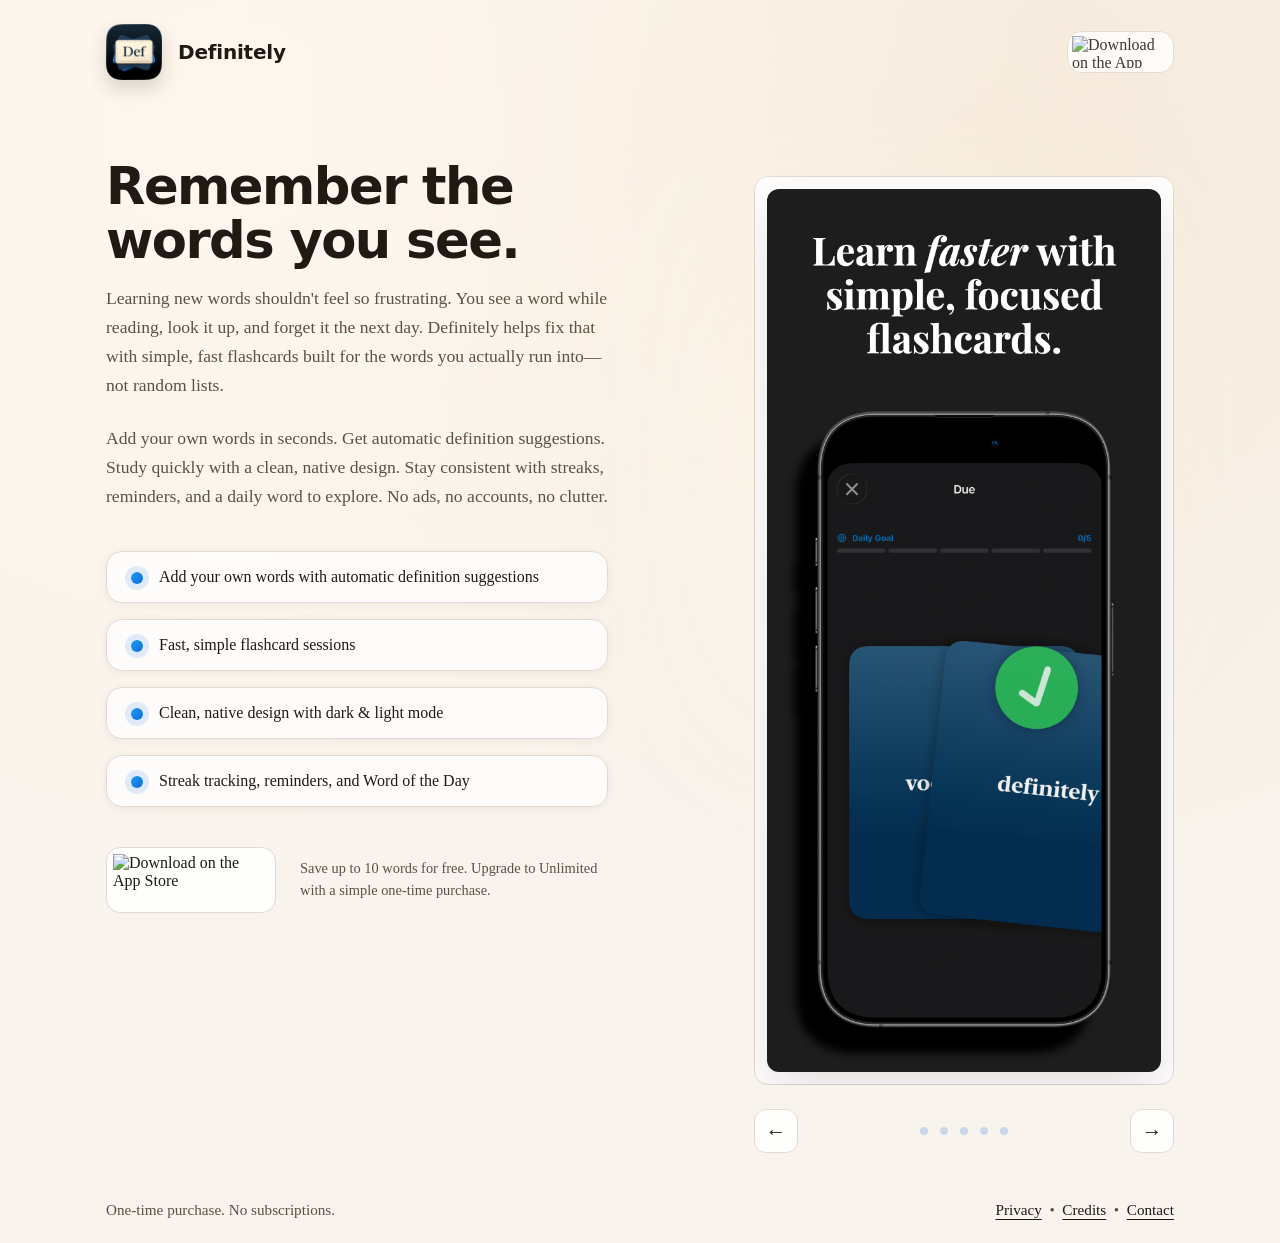
==== commit 43d7669f: "copy update" ====
--- a/definitely/index.html
+++ b/definitely/index.html
@@ -143,7 +143,7 @@
                     <ul class="feature-list">
                         <li><span class="icon" aria-hidden="true"></span>Add your own words with automatic definition suggestions</li>
                         <li><span class="icon" aria-hidden="true"></span>Fast, simple flashcard sessions</li>
-                        <li><span class="icon" aria-hidden="true"></span>Clean, native design (dark & light mode)</li>
+                        <li><span class="icon" aria-hidden="true"></span>Clean, native design with dark & light mode</li>
                         <li><span class="icon" aria-hidden="true"></span>Streak tracking, reminders, and Word of the Day</li>
                     </ul>
 
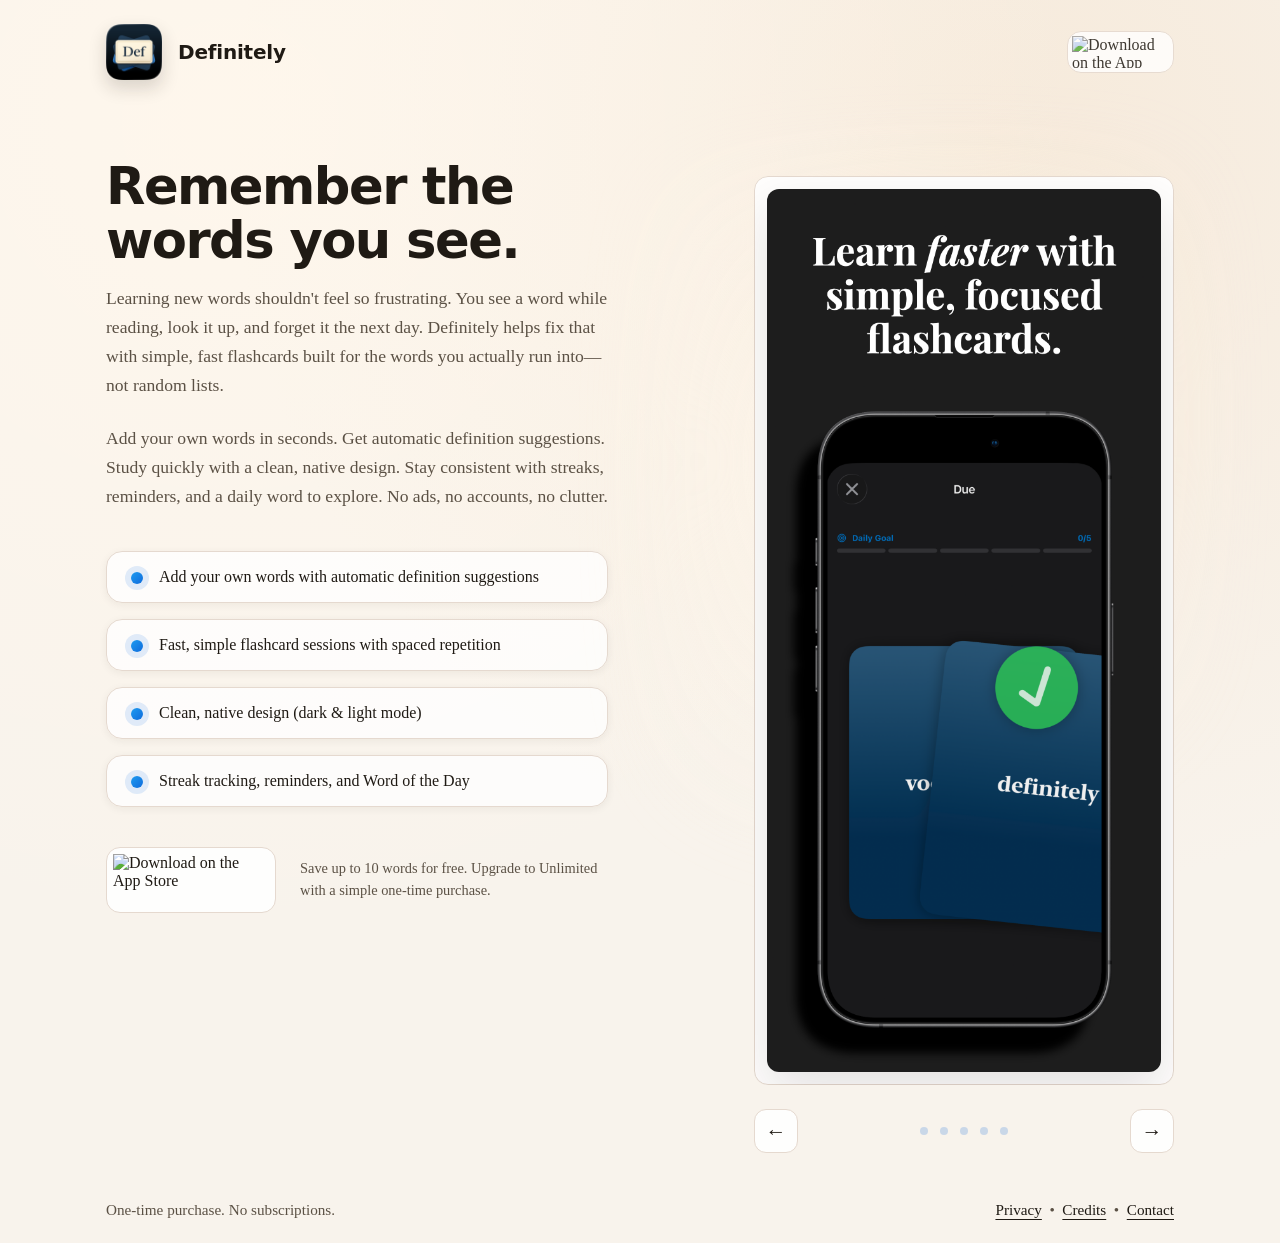
==== commit 6ddccbfd: "update copy" ====
--- a/definitely/index.html
+++ b/definitely/index.html
@@ -142,8 +142,8 @@
 
                     <ul class="feature-list">
                         <li><span class="icon" aria-hidden="true"></span>Add your own words with automatic definition suggestions</li>
-                        <li><span class="icon" aria-hidden="true"></span>Fast, simple flashcard sessions</li>
-                        <li><span class="icon" aria-hidden="true"></span>Clean, native design with dark & light mode</li>
+                        <li><span class="icon" aria-hidden="true"></span>Fast, simple flashcard sessions with spaced repetition</li>
+                        <li><span class="icon" aria-hidden="true"></span>Clean, native design (dark & light mode)</li>
                         <li><span class="icon" aria-hidden="true"></span>Streak tracking, reminders, and Word of the Day</li>
                     </ul>
 
--- a/definitely/css/style.css
+++ b/definitely/css/style.css
@@ -237,7 +237,11 @@
 
 @media (max-width: 720px) {
     .app-store-header {
-        display: none;
+        opacity: 0.9;
+    }
+    
+    .app-store-header img {
+        height: 28px;
     }
 }
 
@@ -754,6 +758,7 @@
     background: var(--panel-strong);
     border: 1px solid var(--border);
     padding: var(--spacing-md);
+    overflow: hidden;
 }
 
 details summary {
@@ -805,9 +810,13 @@
     border: 1px solid rgba(15, 107, 220, 0.2);
     color: var(--text);
     overflow-x: auto;
+    overflow-y: hidden;
     font-size: 0.9rem;
     line-height: 1.6;
     font-family: "SF Mono", Menlo, Consolas, "Liberation Mono", monospace;
+    max-width: 100%;
+    word-wrap: break-word;
+    white-space: pre-wrap;
 }
 
 .page-footer {
@@ -892,6 +901,17 @@
         flex-direction: column;
         align-items: flex-start;
         gap: var(--spacing-sm);
+    }
+    
+    details {
+        padding: var(--spacing-sm);
+    }
+    
+    pre {
+        font-size: 0.8rem;
+        padding: var(--spacing-sm);
+        max-height: 400px;
+        overflow-y: auto;
     }
 }
 
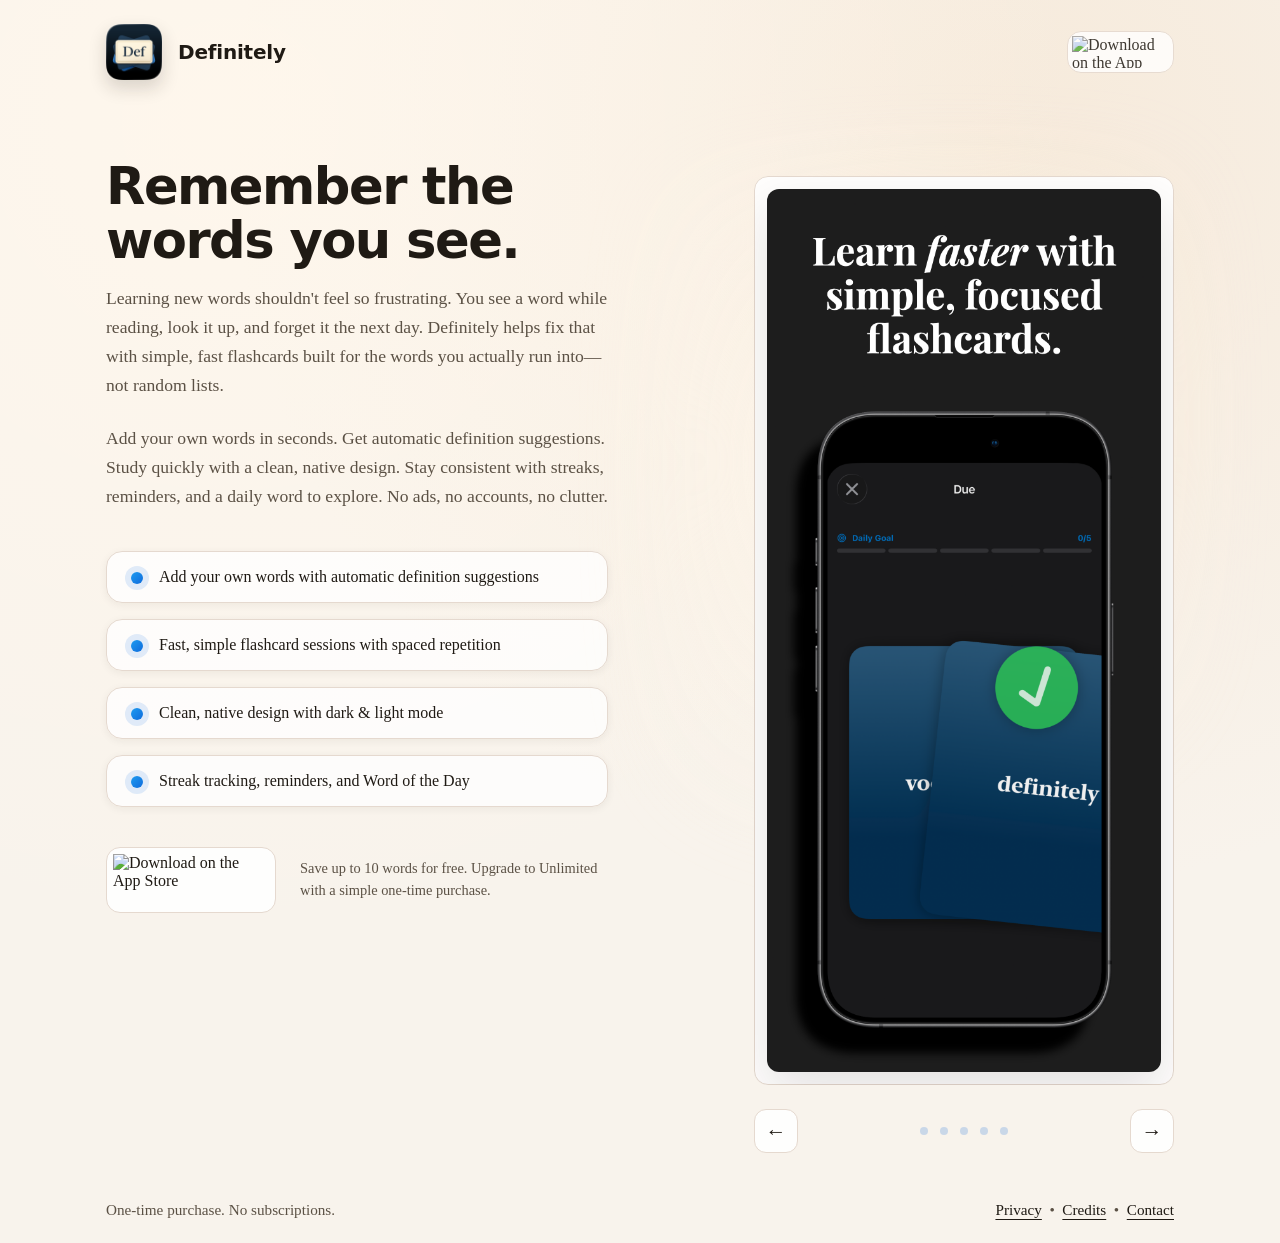
==== commit 54e82835: "copy update" ====
--- a/definitely/index.html
+++ b/definitely/index.html
@@ -143,7 +143,7 @@
                     <ul class="feature-list">
                         <li><span class="icon" aria-hidden="true"></span>Add your own words with automatic definition suggestions</li>
                         <li><span class="icon" aria-hidden="true"></span>Fast, simple flashcard sessions with spaced repetition</li>
-                        <li><span class="icon" aria-hidden="true"></span>Clean, native design (dark & light mode)</li>
+                        <li><span class="icon" aria-hidden="true"></span>Clean, native design with dark & light mode</li>
                         <li><span class="icon" aria-hidden="true"></span>Streak tracking, reminders, and Word of the Day</li>
                     </ul>
 
--- a/definitely/css/style.css
+++ b/definitely/css/style.css
@@ -385,10 +385,13 @@
 .feature-list .icon {
     width: 12px;
     height: 12px;
+    min-width: 12px;
+    min-height: 12px;
     margin-top: 4px;
     border-radius: 50%;
     background: linear-gradient(135deg, var(--accent), var(--accent-strong));
     box-shadow: 0 0 0 6px rgba(15, 107, 220, 0.12);
+    flex-shrink: 0;
 }
 
 .cta-section {
@@ -883,6 +886,15 @@
     
     .feature-list li {
         padding: var(--spacing-sm) var(--spacing-md);
+        align-items: flex-start;
+    }
+    
+    .feature-list .icon {
+        flex-shrink: 0;
+        width: 12px;
+        height: 12px;
+        min-width: 12px;
+        min-height: 12px;
     }
     
     .nav-buttons {
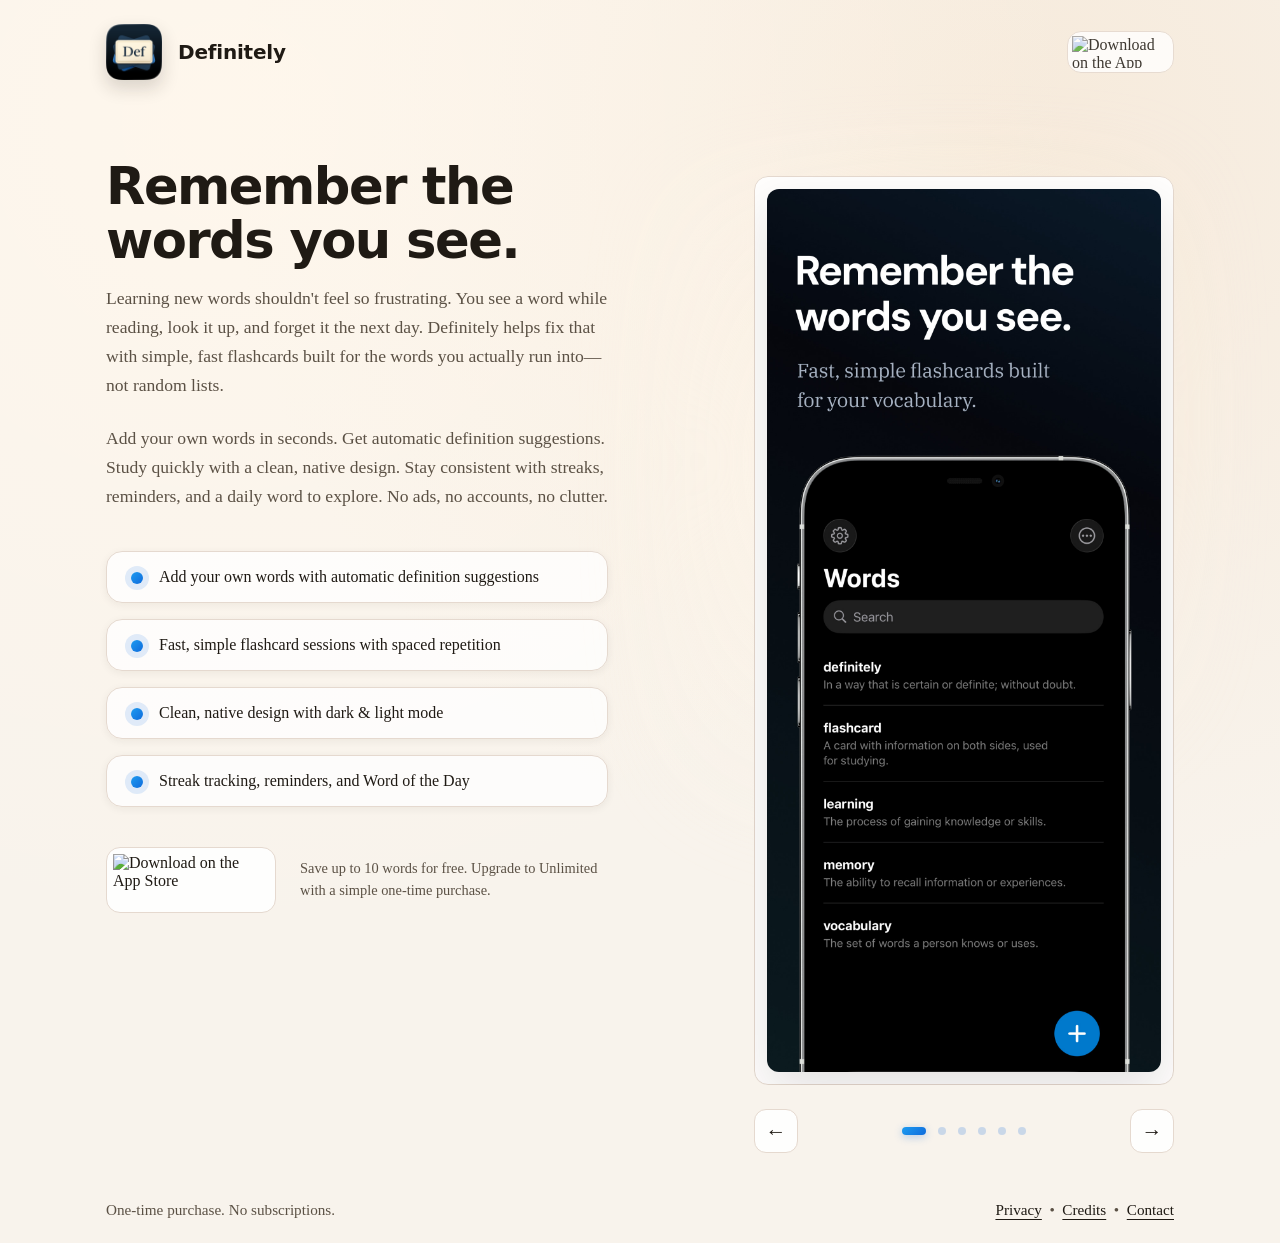
==== commit 1ac62d24: "misc improvements" ====
--- a/definitely/index.html
+++ b/definitely/index.html
@@ -166,28 +166,33 @@
                             <div class="swipe-hint" aria-hidden="true">Swipe to view</div>
                             <div class="slides" role="group" aria-label="Screenshots">
                                 <article class="slide active" aria-hidden="false">
-                                    <img class="screenshot" src="images/screenshots/screenshot-1.png"
-                                        alt="Definitely app screenshot showing flashcard interface" width="1284" height="2778" loading="eager" fetchpriority="high">
+                                    <img class="screenshot" src="images/screenshots/screenshot-1.jpg"
+                                        alt="Definitely app screenshot" width="1284" height="2778" loading="eager" fetchpriority="high">
                                 </article>
 
                                 <article class="slide" aria-hidden="true">
-                                    <img class="screenshot" src="images/screenshots/screenshot-2.png"
-                                        alt="Definitely app screenshot showing word list" width="1284" height="2778" loading="lazy">
+                                    <img class="screenshot" src="images/screenshots/screenshot-2.jpg"
+                                        alt="Definitely app screenshot" width="1284" height="2778" loading="lazy">
                                 </article>
 
                                 <article class="slide" aria-hidden="true">
-                                    <img class="screenshot" src="images/screenshots/screenshot-3.png"
-                                        alt="Definitely app screenshot showing practice mode" width="1284" height="2778" loading="lazy">
+                                    <img class="screenshot" src="images/screenshots/screenshot-3.jpg"
+                                        alt="Definitely app screenshot" width="1284" height="2778" loading="lazy">
                                 </article>
 
                                 <article class="slide" aria-hidden="true">
-                                    <img class="screenshot" src="images/screenshots/screenshot-4.png"
-                                        alt="Definitely app screenshot showing daily goal" width="1284" height="2778" loading="lazy">
+                                    <img class="screenshot" src="images/screenshots/screenshot-4.jpg"
+                                        alt="Definitely app screenshot" width="1284" height="2778" loading="lazy">
                                 </article>
 
                                 <article class="slide" aria-hidden="true">
-                                    <img class="screenshot" src="images/screenshots/screenshot-5.png"
-                                        alt="Definitely app screenshot showing settings" width="1284" height="2778" loading="lazy">
+                                    <img class="screenshot" src="images/screenshots/screenshot-5.jpg"
+                                        alt="Definitely app screenshot" width="1284" height="2778" loading="lazy">
+                                </article>
+
+                                <article class="slide" aria-hidden="true">
+                                    <img class="screenshot" src="images/screenshots/screenshot-6.jpg"
+                                        alt="Definitely app screenshot" width="1284" height="2778" loading="lazy">
                                 </article>
                             </div>
                             <div class="nav-buttons" role="group" aria-label="Carousel navigation">
@@ -195,11 +200,12 @@
                                     <span aria-hidden="true">&#8592;</span>
                                 </button>
                                 <div class="dots" role="tablist" aria-label="Screenshot indicators">
-                                    <button type="button" role="tab" aria-selected="true" aria-label="Screenshot 1" tabindex="0" title="Go to screenshot 1"></button>
+                                    <button type="button" role="tab" aria-selected="true" aria-label="Screenshot 1" tabindex="0" title="Go to screenshot 1" class="active"></button>
                                     <button type="button" role="tab" aria-selected="false" aria-label="Screenshot 2" tabindex="-1" title="Go to screenshot 2"></button>
                                     <button type="button" role="tab" aria-selected="false" aria-label="Screenshot 3" tabindex="-1" title="Go to screenshot 3"></button>
                                     <button type="button" role="tab" aria-selected="false" aria-label="Screenshot 4" tabindex="-1" title="Go to screenshot 4"></button>
                                     <button type="button" role="tab" aria-selected="false" aria-label="Screenshot 5" tabindex="-1" title="Go to screenshot 5"></button>
+                                    <button type="button" role="tab" aria-selected="false" aria-label="Screenshot 6" tabindex="-1" title="Go to screenshot 6"></button>
                                 </div>
                                 <button type="button" class="next" aria-label="Next screenshot" title="Next screenshot">
                                     <span aria-hidden="true">&#8594;</span>
@@ -239,6 +245,13 @@
         let touchStartX = 0;
         let touchEndX = 0;
         const SWIPE_THRESHOLD = 50;
+
+        // Initialize first dot as active
+        if (dotButtons.length > 0) {
+            dotButtons[0].classList.add("active");
+            dotButtons[0].setAttribute("aria-selected", "true");
+            dotButtons[0].setAttribute("tabindex", "0");
+        }
 
         function showSlide(index, direction = 0) {
             if (isTransitioning) return;
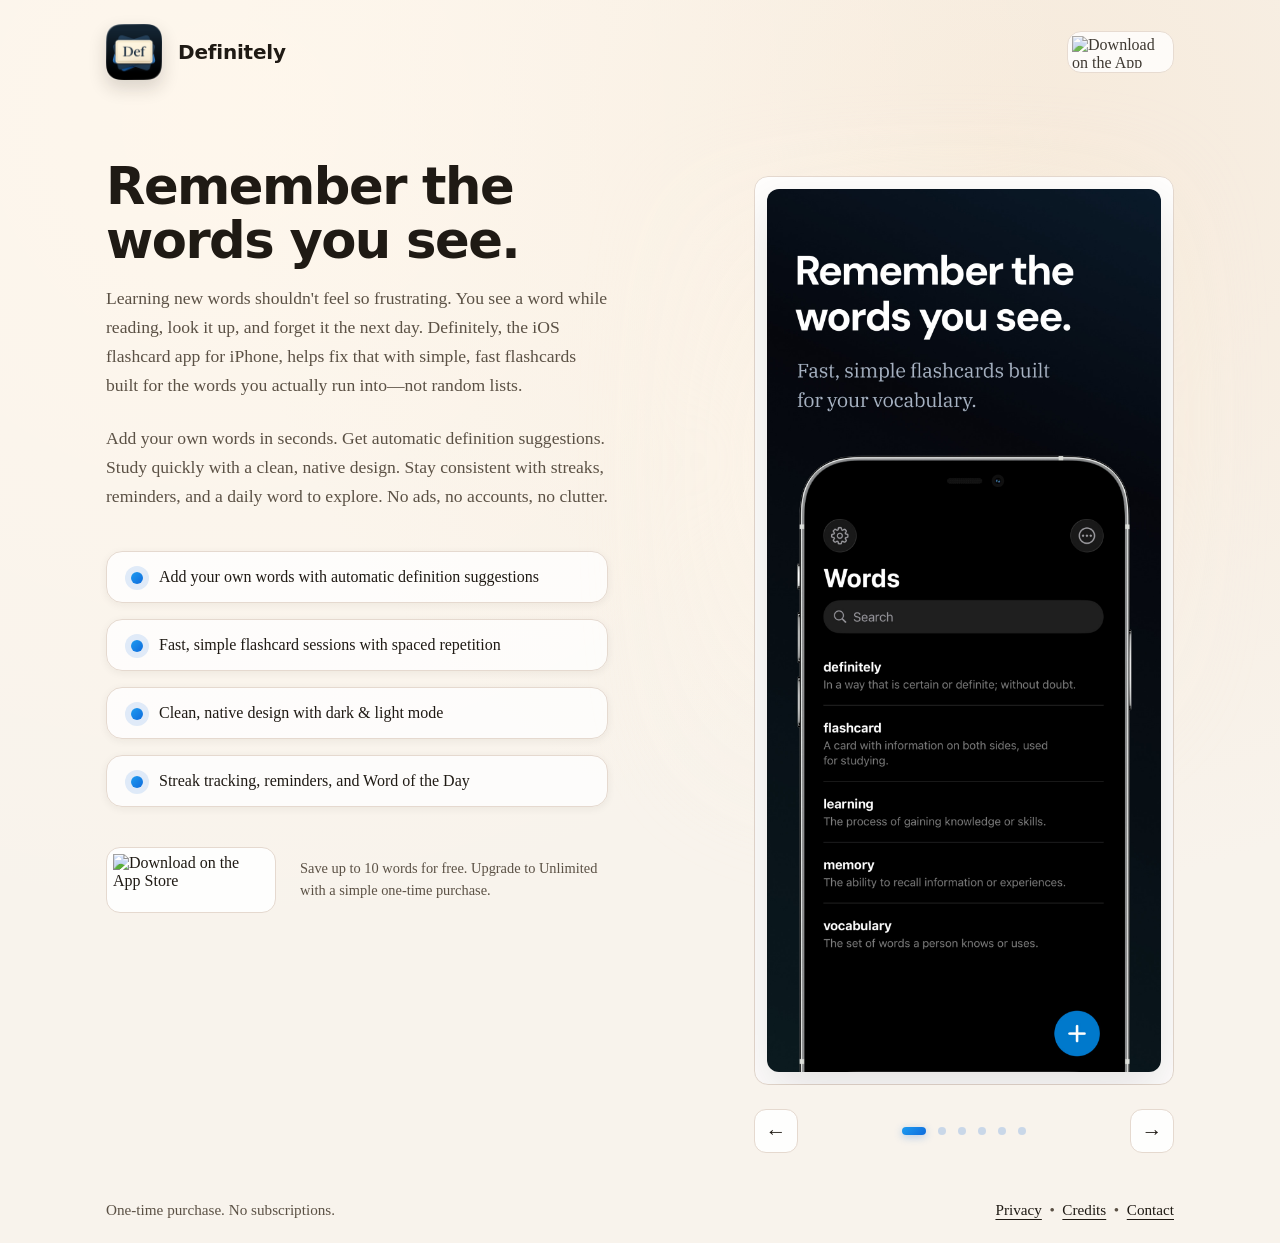
==== commit 94b63ac4: "copy update" ====
--- a/definitely/index.html
+++ b/definitely/index.html
@@ -137,7 +137,7 @@
             <section class="hero">
                 <div class="copy">
                     <h1>Remember the words you see.</h1>
-                    <p class="lede">Learning new words shouldn't feel so frustrating. You see a word while reading, look it up, and forget it the next day. Definitely helps fix that with simple, fast flashcards built for the words you actually run into—not random lists.</p>
+                    <p class="lede">Learning new words shouldn't feel so frustrating. You see a word while reading, look it up, and forget it the next day. Definitely, the iOS flashcard app for iPhone, helps fix that with simple, fast flashcards built for the words you actually run into—not random lists.</p>
                     <p class="lede">Add your own words in seconds. Get automatic definition suggestions. Study quickly with a clean, native design. Stay consistent with streaks, reminders, and a daily word to explore. No ads, no accounts, no clutter.</p>
 
                     <ul class="feature-list">
